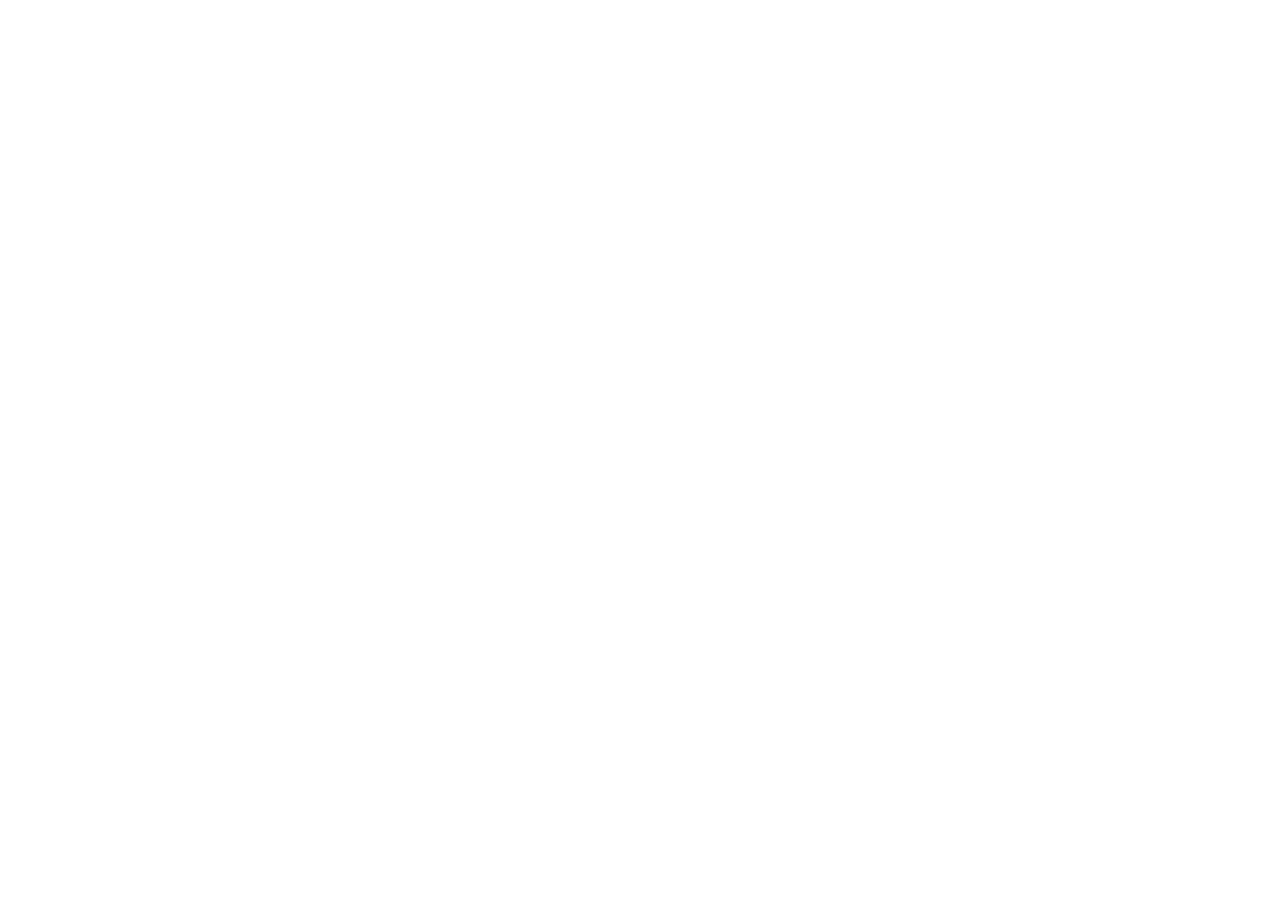
==== index.html @ f7ea00da "init project" ====
<!DOCTYPE html>
<html lang="en">

<head>
    <meta charset="UTF-8" />
    <meta name="viewport" content="width=device-width, initial-scale=1.0" />
    <meta http-equiv="X-UA-Compatible" content="ie=edge" />
    <title>Document</title>
</head>

<body></body>

</html>
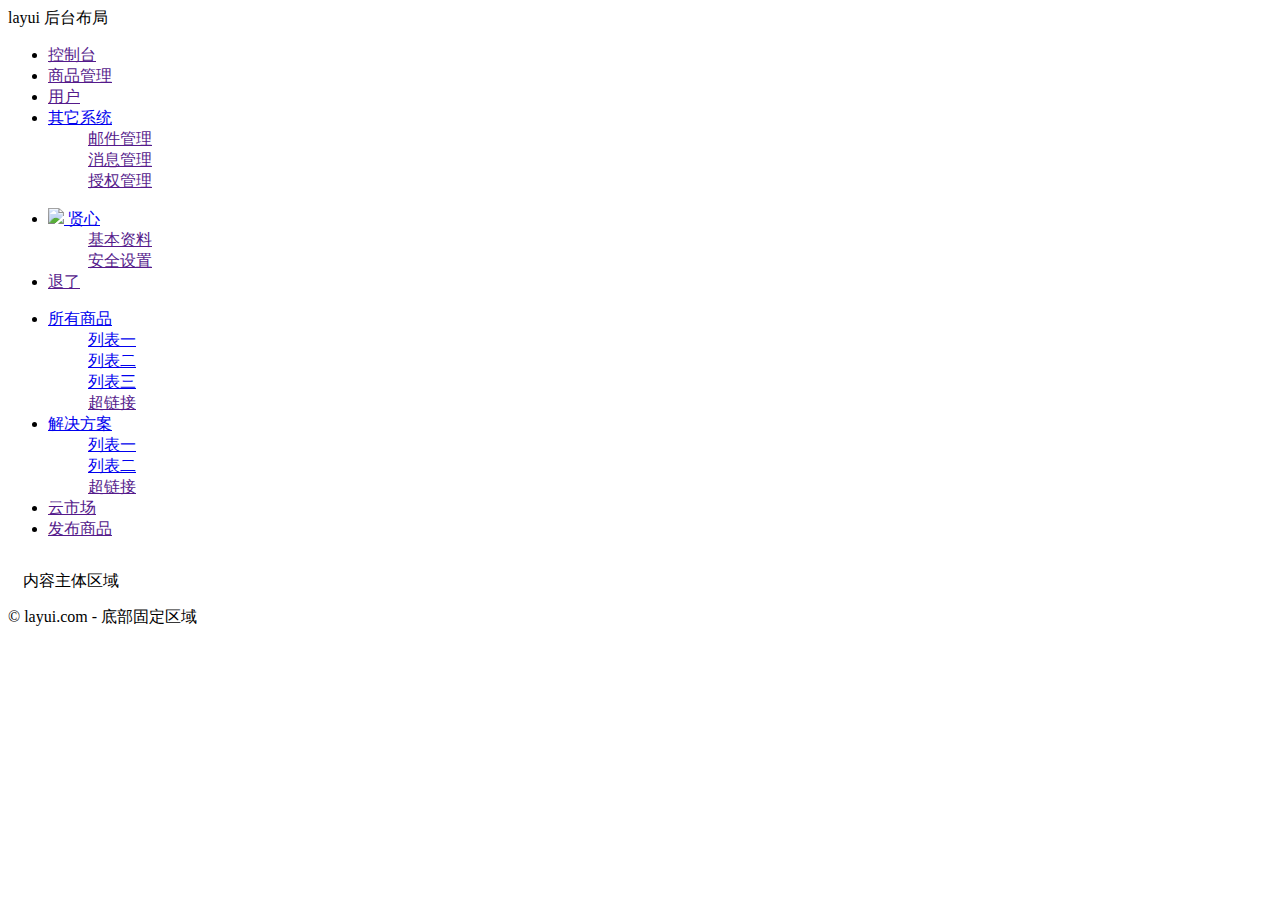
==== commit 1d8a2845: "完成了baseApi和登录注册" ====
--- a/index.html
+++ b/index.html
@@ -1,13 +1,89 @@
 <!DOCTYPE html>
-<html lang="en">
+<html>
 
 <head>
-    <meta charset="UTF-8" />
-    <meta name="viewport" content="width=device-width, initial-scale=1.0" />
-    <meta http-equiv="X-UA-Compatible" content="ie=edge" />
-    <title>Document</title>
+    <meta charset="utf-8" />
+    <meta name="viewport" content="width=device-width, initial-scale=1, maximum-scale=1" />
+    <title>layout 后台大布局 - Layui</title>
+    <link rel="stylesheet" href="../src/css/layui.css" />
 </head>
 
-<body></body>
+<body class="layui-layout-body">
+    <div class="layui-layout layui-layout-admin">
+        <div class="layui-header">
+            <div class="layui-logo">layui 后台布局</div>
+            <!-- 头部区域（可配合layui已有的水平导航） -->
+            <ul class="layui-nav layui-layout-left">
+                <li class="layui-nav-item"><a href="">控制台</a></li>
+                <li class="layui-nav-item"><a href="">商品管理</a></li>
+                <li class="layui-nav-item"><a href="">用户</a></li>
+                <li class="layui-nav-item">
+                    <a href="javascript:;">其它系统</a>
+                    <dl class="layui-nav-child">
+                        <dd><a href="">邮件管理</a></dd>
+                        <dd><a href="">消息管理</a></dd>
+                        <dd><a href="">授权管理</a></dd>
+                    </dl>
+                </li>
+            </ul>
+            <ul class="layui-nav layui-layout-right">
+                <li class="layui-nav-item">
+                    <a href="javascript:;">
+                        <img src="http://t.cn/RCzsdCq" class="layui-nav-img" /> 贤心
+                    </a>
+                    <dl class="layui-nav-child">
+                        <dd><a href="">基本资料</a></dd>
+                        <dd><a href="">安全设置</a></dd>
+                    </dl>
+                </li>
+                <li class="layui-nav-item"><a href="">退了</a></li>
+            </ul>
+        </div>
+
+        <div class="layui-side layui-bg-black">
+            <div class="layui-side-scroll">
+                <!-- 左侧导航区域（可配合layui已有的垂直导航） -->
+                <ul class="layui-nav layui-nav-tree" lay-filter="test">
+                    <li class="layui-nav-item layui-nav-itemed">
+                        <a class="" href="javascript:;">所有商品</a>
+                        <dl class="layui-nav-child">
+                            <dd><a href="javascript:;">列表一</a></dd>
+                            <dd><a href="javascript:;">列表二</a></dd>
+                            <dd><a href="javascript:;">列表三</a></dd>
+                            <dd><a href="">超链接</a></dd>
+                        </dl>
+                    </li>
+                    <li class="layui-nav-item">
+                        <a href="javascript:;">解决方案</a>
+                        <dl class="layui-nav-child">
+                            <dd><a href="javascript:;">列表一</a></dd>
+                            <dd><a href="javascript:;">列表二</a></dd>
+                            <dd><a href="">超链接</a></dd>
+                        </dl>
+                    </li>
+                    <li class="layui-nav-item"><a href="">云市场</a></li>
+                    <li class="layui-nav-item"><a href="">发布商品</a></li>
+                </ul>
+            </div>
+        </div>
+
+        <div class="layui-body">
+            <!-- 内容主体区域 -->
+            <div style="padding: 15px">内容主体区域</div>
+        </div>
+
+        <div class="layui-footer">
+            <!-- 底部固定区域 -->
+            © layui.com - 底部固定区域
+        </div>
+    </div>
+    <script src="../src/layui.js"></script>
+    <script>
+        //JavaScript代码区域
+        layui.use("element", function() {
+            var element = layui.element;
+        });
+    </script>
+</body>
 
 </html>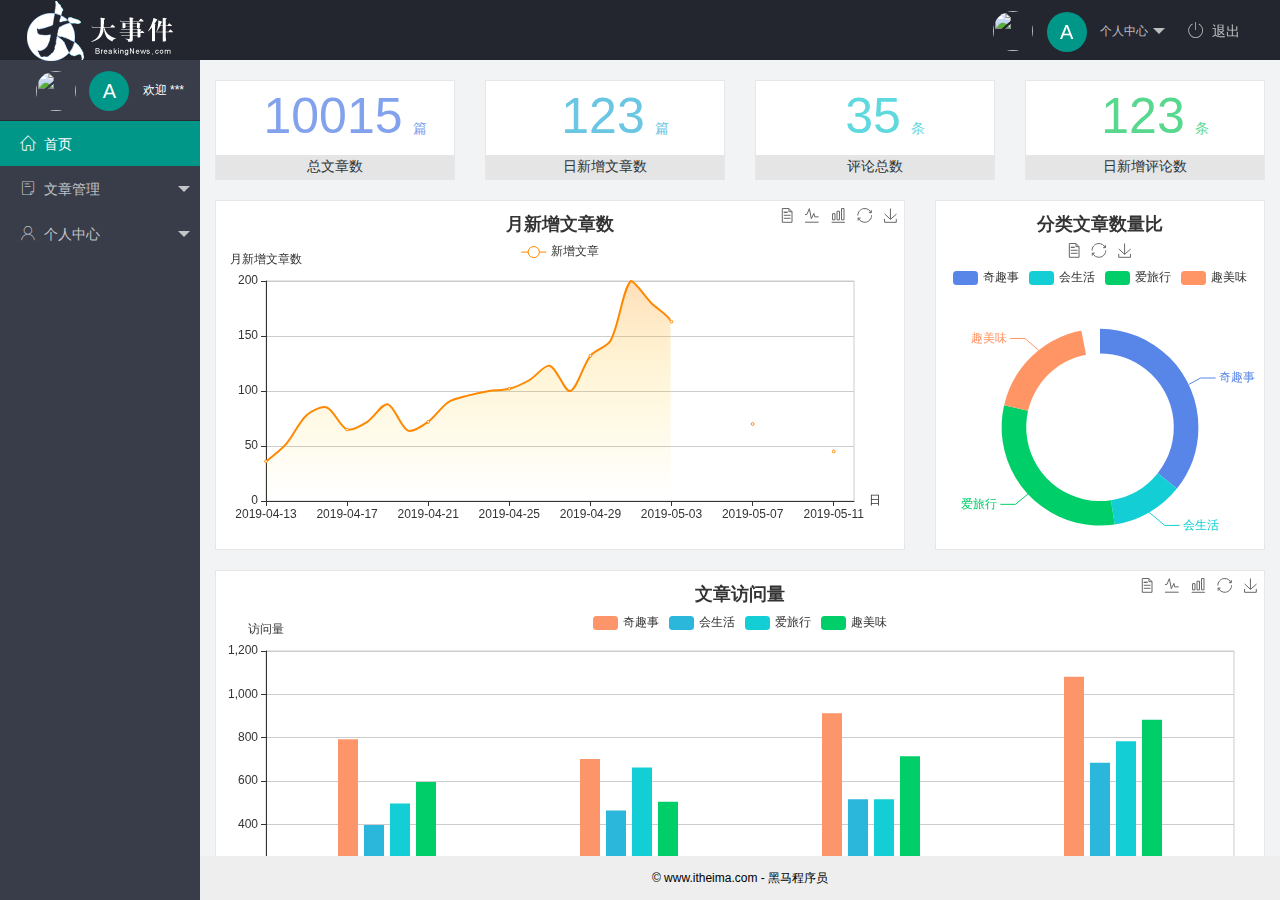
==== commit 607dbbab: "完成了首页基本样式" ====
--- a/index.html
+++ b/index.html
@@ -5,85 +5,117 @@
     <meta charset="utf-8" />
     <meta name="viewport" content="width=device-width, initial-scale=1, maximum-scale=1" />
     <title>layout 后台大布局 - Layui</title>
-    <link rel="stylesheet" href="../src/css/layui.css" />
+    <link rel="stylesheet" href="./assets/lib/layui/css/layui.css" />
+    <link rel="stylesheet" href="./assets/fonts/iconfont.css" />
+    <link rel="stylesheet" href="./assets/css/index.css" />
 </head>
 
 <body class="layui-layout-body">
     <div class="layui-layout layui-layout-admin">
         <div class="layui-header">
-            <div class="layui-logo">layui 后台布局</div>
+            <div class="layui-logo">
+                <img src="./assets/images/logo.png" />
+            </div>
             <!-- 头部区域（可配合layui已有的水平导航） -->
-            <ul class="layui-nav layui-layout-left">
-                <li class="layui-nav-item"><a href="">控制台</a></li>
-                <li class="layui-nav-item"><a href="">商品管理</a></li>
-                <li class="layui-nav-item"><a href="">用户</a></li>
-                <li class="layui-nav-item">
-                    <a href="javascript:;">其它系统</a>
-                    <dl class="layui-nav-child">
-                        <dd><a href="">邮件管理</a></dd>
-                        <dd><a href="">消息管理</a></dd>
-                        <dd><a href="">授权管理</a></dd>
-                    </dl>
-                </li>
-            </ul>
+
             <ul class="layui-nav layui-layout-right">
                 <li class="layui-nav-item">
-                    <a href="javascript:;">
-                        <img src="http://t.cn/RCzsdCq" class="layui-nav-img" /> 贤心
+                    <a href="javascript:;" class="userinfo">
+                        <img src="http://t.cn/RCzsdCq" class="layui-nav-img" />
+                        <span class="text-avatar">A</span> 个人中心
                     </a>
                     <dl class="layui-nav-child">
                         <dd><a href="">基本资料</a></dd>
-                        <dd><a href="">安全设置</a></dd>
+                        <dd><a href="">更换头像</a></dd>
+                        <dd><a href="">重置密码</a></dd>
                     </dl>
                 </li>
-                <li class="layui-nav-item"><a href="">退了</a></li>
+                <li class="layui-nav-item" id="quit">
+                    <a href="javascript:;"><span class="iconfont icon-tuichu"></span>退出</a>
+                </li>
             </ul>
         </div>
 
         <div class="layui-side layui-bg-black">
             <div class="layui-side-scroll">
                 <!-- 左侧导航区域（可配合layui已有的垂直导航） -->
-                <ul class="layui-nav layui-nav-tree" lay-filter="test">
-                    <li class="layui-nav-item layui-nav-itemed">
-                        <a class="" href="javascript:;">所有商品</a>
-                        <dl class="layui-nav-child">
-                            <dd><a href="javascript:;">列表一</a></dd>
-                            <dd><a href="javascript:;">列表二</a></dd>
-                            <dd><a href="javascript:;">列表三</a></dd>
-                            <dd><a href="">超链接</a></dd>
-                        </dl>
-                    </li>
-                    <li class="layui-nav-item">
-                        <a href="javascript:;">解决方案</a>
-                        <dl class="layui-nav-child">
-                            <dd><a href="javascript:;">列表一</a></dd>
-                            <dd><a href="javascript:;">列表二</a></dd>
-                            <dd><a href="">超链接</a></dd>
-                        </dl>
-                    </li>
-                    <li class="layui-nav-item"><a href="">云市场</a></li>
-                    <li class="layui-nav-item"><a href="">发布商品</a></li>
-                </ul>
+                <div class="userinfo">
+                    <img src="http://t.cn/RCzsdCq" class="layui-nav-img" />
+                    <span class="text-avatar">A</span>
+                    <span id="welcome">欢迎 ***</span>
+                </div>
+                <ul class="layui-nav layui-nav-tree" lay-filter="test" lay-shrink="all">
+                    <li class="layui-nav-item layui-nav-itemed layui-this">
+                        <a href="./home/dashboard.html" target="fm"><span class="iconfont icon-home"></span>首页</a
+                            >
+                        </li>
+                        <li class="layui-nav-item">
+                            <a class="" href="javascript:;"
+                                ><span class="iconfont icon-16"></span>文章管理</a
+                            >
+                            <dl class="layui-nav-child">
+                                <dd>
+                                    <a href="javascript:;"
+                                        ><i class="layui-icon layui-icon-app"></i> 文章类别</a
+                                    >
+                                </dd>
+                                <dd>
+                                    <a href="javascript:;"
+                                        ><i class="layui-icon layui-icon-app"></i> 文章列表</a
+                                    >
+                                </dd>
+                                <dd>
+                                    <a href="javascript:;"
+                                        ><i class="layui-icon layui-icon-app"></i> 发布文章</a
+                                    >
+                                </dd>
+                            </dl>
+                        </li>
+                        <li class="layui-nav-item">
+                            <a href="javascript:;"
+                                ><span class="iconfont icon-user"></span>个人中心</a
+                            >
+                            <dl class="layui-nav-child">
+                                <dd>
+                                    <a href="javascript:;"
+                                        ><i class="layui-icon layui-icon-app"></i> 基本资料</a
+                                    >
+                                </dd>
+                                <dd>
+                                    <a href="javascript:;"
+                                        ><i class="layui-icon layui-icon-app"></i> 更换头像</a
+                                    >
+                                </dd>
+                                <dd>
+                                    <a href="javascript:;"
+                                        ><i class="layui-icon layui-icon-app"></i> 重置密码</a
+                                    >
+                                </dd>
+                            </dl>
+                        </li>
+                    </ul>
+                </div>
+            </div>
+
+            <div class="layui-body">
+                <!-- 内容主体区域 -->
+                <iframe name="fm" src="./home/dashboard.html" frameborder="0"></iframe>
+            </div>
+
+            <div class="layui-footer">
+                <!-- 底部固定区域 -->
+                © www.itheima.com - 黑马程序员
             </div>
         </div>
-
-        <div class="layui-body">
-            <!-- 内容主体区域 -->
-            <div style="padding: 15px">内容主体区域</div>
-        </div>
-
-        <div class="layui-footer">
-            <!-- 底部固定区域 -->
-            © layui.com - 底部固定区域
-        </div>
-    </div>
-    <script src="../src/layui.js"></script>
-    <script>
-        //JavaScript代码区域
-        layui.use("element", function() {
-            var element = layui.element;
-        });
-    </script>
-</body>
-
+        <script src="./assets/lib/layui/layui.all.js"></script>
+        <script>
+            // JavaScript代码区域;
+            layui.use("element", function () {
+                var element = layui.element;
+            });
+        </script>
+        <script src="./assets/lib/jquery.js"></script>
+        <script src="./assets/js/baseAPI.js"></script>
+        <script src="./assets/js/index.js"></script>
+    </body>
 </html>--- a/assets/lib/layui/css/layui.css
+++ b/assets/lib/layui/css/layui.css
@@ -0,0 +1,2 @@
+/** layui-v2.5.5 MIT License By https://www.layui.com */
+ .layui-inline,img{display:inline-block;vertical-align:middle}h1,h2,h3,h4,h5,h6{font-weight:400}.layui-edge,.layui-header,.layui-inline,.layui-main{position:relative}.layui-body,.layui-edge,.layui-elip{overflow:hidden}.layui-btn,.layui-edge,.layui-inline,img{vertical-align:middle}.layui-btn,.layui-disabled,.layui-icon,.layui-unselect{-moz-user-select:none;-webkit-user-select:none;-ms-user-select:none}.layui-elip,.layui-form-checkbox span,.layui-form-pane .layui-form-label{text-overflow:ellipsis;white-space:nowrap}.layui-breadcrumb,.layui-tree-btnGroup{visibility:hidden}blockquote,body,button,dd,div,dl,dt,form,h1,h2,h3,h4,h5,h6,input,li,ol,p,pre,td,textarea,th,ul{margin:0;padding:0;-webkit-tap-highlight-color:rgba(0,0,0,0)}a:active,a:hover{outline:0}img{border:none}li{list-style:none}table{border-collapse:collapse;border-spacing:0}h4,h5,h6{font-size:100%}button,input,optgroup,option,select,textarea{font-family:inherit;font-size:inherit;font-style:inherit;font-weight:inherit;outline:0}pre{white-space:pre-wrap;white-space:-moz-pre-wrap;white-space:-pre-wrap;white-space:-o-pre-wrap;word-wrap:break-word}body{line-height:24px;font:14px Helvetica Neue,Helvetica,PingFang SC,Tahoma,Arial,sans-serif}hr{height:1px;margin:10px 0;border:0;clear:both}a{color:#333;text-decoration:none}a:hover{color:#777}a cite{font-style:normal;*cursor:pointer}.layui-border-box,.layui-border-box *{box-sizing:border-box}.layui-box,.layui-box *{box-sizing:content-box}.layui-clear{clear:both;*zoom:1}.layui-clear:after{content:'\20';clear:both;*zoom:1;display:block;height:0}.layui-inline{*display:inline;*zoom:1}.layui-edge{display:inline-block;width:0;height:0;border-width:6px;border-style:dashed;border-color:transparent}.layui-edge-top{top:-4px;border-bottom-color:#999;border-bottom-style:solid}.layui-edge-right{border-left-color:#999;border-left-style:solid}.layui-edge-bottom{top:2px;border-top-color:#999;border-top-style:solid}.layui-edge-left{border-right-color:#999;border-right-style:solid}.layui-disabled,.layui-disabled:hover{color:#d2d2d2!important;cursor:not-allowed!important}.layui-circle{border-radius:100%}.layui-show{display:block!important}.layui-hide{display:none!important}@font-face{font-family:layui-icon;src:url(../font/iconfont.eot?v=250);src:url(../font/iconfont.eot?v=250#iefix) format('embedded-opentype'),url(../font/iconfont.woff2?v=250) format('woff2'),url(../font/iconfont.woff?v=250) format('woff'),url(../font/iconfont.ttf?v=250) format('truetype'),url(../font/iconfont.svg?v=250#layui-icon) format('svg')}.layui-icon{font-family:layui-icon!important;font-size:16px;font-style:normal;-webkit-font-smoothing:antialiased;-moz-osx-font-smoothing:grayscale}.layui-icon-reply-fill:before{content:"\e611"}.layui-icon-set-fill:before{content:"\e614"}.layui-icon-menu-fill:before{content:"\e60f"}.layui-icon-search:before{content:"\e615"}.layui-icon-share:before{content:"\e641"}.layui-icon-set-sm:before{content:"\e620"}.layui-icon-engine:before{content:"\e628"}.layui-icon-close:before{content:"\1006"}.layui-icon-close-fill:before{content:"\1007"}.layui-icon-chart-screen:before{content:"\e629"}.layui-icon-star:before{content:"\e600"}.layui-icon-circle-dot:before{content:"\e617"}.layui-icon-chat:before{content:"\e606"}.layui-icon-release:before{content:"\e609"}.layui-icon-list:before{content:"\e60a"}.layui-icon-chart:before{content:"\e62c"}.layui-icon-ok-circle:before{content:"\1005"}.layui-icon-layim-theme:before{content:"\e61b"}.layui-icon-table:before{content:"\e62d"}.layui-icon-right:before{content:"\e602"}.layui-icon-left:before{content:"\e603"}.layui-icon-cart-simple:before{content:"\e698"}.layui-icon-face-cry:before{content:"\e69c"}.layui-icon-face-smile:before{content:"\e6af"}.layui-icon-survey:before{content:"\e6b2"}.layui-icon-tree:before{content:"\e62e"}.layui-icon-upload-circle:before{content:"\e62f"}.layui-icon-add-circle:before{content:"\e61f"}.layui-icon-download-circle:before{content:"\e601"}.layui-icon-templeate-1:before{content:"\e630"}.layui-icon-util:before{content:"\e631"}.layui-icon-face-surprised:before{content:"\e664"}.layui-icon-edit:before{content:"\e642"}.layui-icon-speaker:before{content:"\e645"}.layui-icon-down:before{content:"\e61a"}.layui-icon-file:before{content:"\e621"}.layui-icon-layouts:before{content:"\e632"}.layui-icon-rate-half:before{content:"\e6c9"}.layui-icon-add-circle-fine:before{content:"\e608"}.layui-icon-prev-circle:before{content:"\e633"}.layui-icon-read:before{content:"\e705"}.layui-icon-404:before{content:"\e61c"}.layui-icon-carousel:before{content:"\e634"}.layui-icon-help:before{content:"\e607"}.layui-icon-code-circle:before{content:"\e635"}.layui-icon-water:before{content:"\e636"}.layui-icon-username:before{content:"\e66f"}.layui-icon-find-fill:before{content:"\e670"}.layui-icon-about:before{content:"\e60b"}.layui-icon-location:before{content:"\e715"}.layui-icon-up:before{content:"\e619"}.layui-icon-pause:before{content:"\e651"}.layui-icon-date:before{content:"\e637"}.layui-icon-layim-uploadfile:before{content:"\e61d"}.layui-icon-delete:before{content:"\e640"}.layui-icon-play:before{content:"\e652"}.layui-icon-top:before{content:"\e604"}.layui-icon-friends:before{content:"\e612"}.layui-icon-refresh-3:before{content:"\e9aa"}.layui-icon-ok:before{content:"\e605"}.layui-icon-layer:before{content:"\e638"}.layui-icon-face-smile-fine:before{content:"\e60c"}.layui-icon-dollar:before{content:"\e659"}.layui-icon-group:before{content:"\e613"}.layui-icon-layim-download:before{content:"\e61e"}.layui-icon-picture-fine:before{content:"\e60d"}.layui-icon-link:before{content:"\e64c"}.layui-icon-diamond:before{content:"\e735"}.layui-icon-log:before{content:"\e60e"}.layui-icon-rate-solid:before{content:"\e67a"}.layui-icon-fonts-del:before{content:"\e64f"}.layui-icon-unlink:before{content:"\e64d"}.layui-icon-fonts-clear:before{content:"\e639"}.layui-icon-triangle-r:before{content:"\e623"}.layui-icon-circle:before{content:"\e63f"}.layui-icon-radio:before{content:"\e643"}.layui-icon-align-center:before{content:"\e647"}.layui-icon-align-right:before{content:"\e648"}.layui-icon-align-left:before{content:"\e649"}.layui-icon-loading-1:before{content:"\e63e"}.layui-icon-return:before{content:"\e65c"}.layui-icon-fonts-strong:before{content:"\e62b"}.layui-icon-upload:before{content:"\e67c"}.layui-icon-dialogue:before{content:"\e63a"}.layui-icon-video:before{content:"\e6ed"}.layui-icon-headset:before{content:"\e6fc"}.layui-icon-cellphone-fine:before{content:"\e63b"}.layui-icon-add-1:before{content:"\e654"}.layui-icon-face-smile-b:before{content:"\e650"}.layui-icon-fonts-html:before{content:"\e64b"}.layui-icon-form:before{content:"\e63c"}.layui-icon-cart:before{content:"\e657"}.layui-icon-camera-fill:before{content:"\e65d"}.layui-icon-tabs:before{content:"\e62a"}.layui-icon-fonts-code:before{content:"\e64e"}.layui-icon-fire:before{content:"\e756"}.layui-icon-set:before{content:"\e716"}.layui-icon-fonts-u:before{content:"\e646"}.layui-icon-triangle-d:before{content:"\e625"}.layui-icon-tips:before{content:"\e702"}.layui-icon-picture:before{content:"\e64a"}.layui-icon-more-vertical:before{content:"\e671"}.layui-icon-flag:before{content:"\e66c"}.layui-icon-loading:before{content:"\e63d"}.layui-icon-fonts-i:before{content:"\e644"}.layui-icon-refresh-1:before{content:"\e666"}.layui-icon-rmb:before{content:"\e65e"}.layui-icon-home:before{content:"\e68e"}.layui-icon-user:before{content:"\e770"}.layui-icon-notice:before{content:"\e667"}.layui-icon-login-weibo:before{content:"\e675"}.layui-icon-voice:before{content:"\e688"}.layui-icon-upload-drag:before{content:"\e681"}.layui-icon-login-qq:before{content:"\e676"}.layui-icon-snowflake:before{content:"\e6b1"}.layui-icon-file-b:before{content:"\e655"}.layui-icon-template:before{content:"\e663"}.layui-icon-auz:before{content:"\e672"}.layui-icon-console:before{content:"\e665"}.layui-icon-app:before{content:"\e653"}.layui-icon-prev:before{content:"\e65a"}.layui-icon-website:before{content:"\e7ae"}.layui-icon-next:before{content:"\e65b"}.layui-icon-component:before{content:"\e857"}.layui-icon-more:before{content:"\e65f"}.layui-icon-login-wechat:before{content:"\e677"}.layui-icon-shrink-right:before{content:"\e668"}.layui-icon-spread-left:before{content:"\e66b"}.layui-icon-camera:before{content:"\e660"}.layui-icon-note:before{content:"\e66e"}.layui-icon-refresh:before{content:"\e669"}.layui-icon-female:before{content:"\e661"}.layui-icon-male:before{content:"\e662"}.layui-icon-password:before{content:"\e673"}.layui-icon-senior:before{content:"\e674"}.layui-icon-theme:before{content:"\e66a"}.layui-icon-tread:before{content:"\e6c5"}.layui-icon-praise:before{content:"\e6c6"}.layui-icon-star-fill:before{content:"\e658"}.layui-icon-rate:before{content:"\e67b"}.layui-icon-template-1:before{content:"\e656"}.layui-icon-vercode:before{content:"\e679"}.layui-icon-cellphone:before{content:"\e678"}.layui-icon-screen-full:before{content:"\e622"}.layui-icon-screen-restore:before{content:"\e758"}.layui-icon-cols:before{content:"\e610"}.layui-icon-export:before{content:"\e67d"}.layui-icon-print:before{content:"\e66d"}.layui-icon-slider:before{content:"\e714"}.layui-icon-addition:before{content:"\e624"}.layui-icon-subtraction:before{content:"\e67e"}.layui-icon-service:before{content:"\e626"}.layui-icon-transfer:before{content:"\e691"}.layui-main{width:1140px;margin:0 auto}.layui-header{z-index:1000;height:60px}.layui-header a:hover{transition:all .5s;-webkit-transition:all .5s}.layui-side{position:fixed;left:0;top:0;bottom:0;z-index:999;width:200px;overflow-x:hidden}.layui-side-scroll{position:relative;width:220px;height:100%;overflow-x:hidden}.layui-body{position:absolute;left:200px;right:0;top:0;bottom:0;z-index:998;width:auto;overflow-y:auto;box-sizing:border-box}.layui-layout-body{overflow:hidden}.layui-layout-admin .layui-header{background-color:#23262E}.layui-layout-admin .layui-side{top:60px;width:200px;overflow-x:hidden}.layui-layout-admin .layui-body{position:fixed;top:60px;bottom:44px}.layui-layout-admin .layui-main{width:auto;margin:0 15px}.layui-layout-admin .layui-footer{position:fixed;left:200px;right:0;bottom:0;height:44px;line-height:44px;padding:0 15px;background-color:#eee}.layui-layout-admin .layui-logo{position:absolute;left:0;top:0;width:200px;height:100%;line-height:60px;text-align:center;color:#009688;font-size:16px}.layui-layout-admin .layui-header .layui-nav{background:0 0}.layui-layout-left{position:absolute!important;left:200px;top:0}.layui-layout-right{position:absolute!important;right:0;top:0}.layui-container{position:relative;margin:0 auto;padding:0 15px;box-sizing:border-box}.layui-fluid{position:relative;margin:0 auto;padding:0 15px}.layui-row:after,.layui-row:before{content:'';display:block;clear:both}.layui-col-lg1,.layui-col-lg10,.layui-col-lg11,.layui-col-lg12,.layui-col-lg2,.layui-col-lg3,.layui-col-lg4,.layui-col-lg5,.layui-col-lg6,.layui-col-lg7,.layui-col-lg8,.layui-col-lg9,.layui-col-md1,.layui-col-md10,.layui-col-md11,.layui-col-md12,.layui-col-md2,.layui-col-md3,.layui-col-md4,.layui-col-md5,.layui-col-md6,.layui-col-md7,.layui-col-md8,.layui-col-md9,.layui-col-sm1,.layui-col-sm10,.layui-col-sm11,.layui-col-sm12,.layui-col-sm2,.layui-col-sm3,.layui-col-sm4,.layui-col-sm5,.layui-col-sm6,.layui-col-sm7,.layui-col-sm8,.layui-col-sm9,.layui-col-xs1,.layui-col-xs10,.layui-col-xs11,.layui-col-xs12,.layui-col-xs2,.layui-col-xs3,.layui-col-xs4,.layui-col-xs5,.layui-col-xs6,.layui-col-xs7,.layui-col-xs8,.layui-col-xs9{position:relative;display:block;box-sizing:border-box}.layui-col-xs1,.layui-col-xs10,.layui-col-xs11,.layui-col-xs12,.layui-col-xs2,.layui-col-xs3,.layui-col-xs4,.layui-col-xs5,.layui-col-xs6,.layui-col-xs7,.layui-col-xs8,.layui-col-xs9{float:left}.layui-col-xs1{width:8.33333333%}.layui-col-xs2{width:16.66666667%}.layui-col-xs3{width:25%}.layui-col-xs4{width:33.33333333%}.layui-col-xs5{width:41.66666667%}.layui-col-xs6{width:50%}.layui-col-xs7{width:58.33333333%}.layui-col-xs8{width:66.66666667%}.layui-col-xs9{width:75%}.layui-col-xs10{width:83.33333333%}.layui-col-xs11{width:91.66666667%}.layui-col-xs12{width:100%}.layui-col-xs-offset1{margin-left:8.33333333%}.layui-col-xs-offset2{margin-left:16.66666667%}.layui-col-xs-offset3{margin-left:25%}.layui-col-xs-offset4{margin-left:33.33333333%}.layui-col-xs-offset5{margin-left:41.66666667%}.layui-col-xs-offset6{margin-left:50%}.layui-col-xs-offset7{margin-left:58.33333333%}.layui-col-xs-offset8{margin-left:66.66666667%}.layui-col-xs-offset9{margin-left:75%}.layui-col-xs-offset10{margin-left:83.33333333%}.layui-col-xs-offset11{margin-left:91.66666667%}.layui-col-xs-offset12{margin-left:100%}@media screen and (max-width:768px){.layui-hide-xs{display:none!important}.layui-show-xs-block{display:block!important}.layui-show-xs-inline{display:inline!important}.layui-show-xs-inline-block{display:inline-block!important}}@media screen and (min-width:768px){.layui-container{width:750px}.layui-hide-sm{display:none!important}.layui-show-sm-block{display:block!important}.layui-show-sm-inline{display:inline!important}.layui-show-sm-inline-block{display:inline-block!important}.layui-col-sm1,.layui-col-sm10,.layui-col-sm11,.layui-col-sm12,.layui-col-sm2,.layui-col-sm3,.layui-col-sm4,.layui-col-sm5,.layui-col-sm6,.layui-col-sm7,.layui-col-sm8,.layui-col-sm9{float:left}.layui-col-sm1{width:8.33333333%}.layui-col-sm2{width:16.66666667%}.layui-col-sm3{width:25%}.layui-col-sm4{width:33.33333333%}.layui-col-sm5{width:41.66666667%}.layui-col-sm6{width:50%}.layui-col-sm7{width:58.33333333%}.layui-col-sm8{width:66.66666667%}.layui-col-sm9{width:75%}.layui-col-sm10{width:83.33333333%}.layui-col-sm11{width:91.66666667%}.layui-col-sm12{width:100%}.layui-col-sm-offset1{margin-left:8.33333333%}.layui-col-sm-offset2{margin-left:16.66666667%}.layui-col-sm-offset3{margin-left:25%}.layui-col-sm-offset4{margin-left:33.33333333%}.layui-col-sm-offset5{margin-left:41.66666667%}.layui-col-sm-offset6{margin-left:50%}.layui-col-sm-offset7{margin-left:58.33333333%}.layui-col-sm-offset8{margin-left:66.66666667%}.layui-col-sm-offset9{margin-left:75%}.layui-col-sm-offset10{margin-left:83.33333333%}.layui-col-sm-offset11{margin-left:91.66666667%}.layui-col-sm-offset12{margin-left:100%}}@media screen and (min-width:992px){.layui-container{width:970px}.layui-hide-md{display:none!important}.layui-show-md-block{display:block!important}.layui-show-md-inline{display:inline!important}.layui-show-md-inline-block{display:inline-block!important}.layui-col-md1,.layui-col-md10,.layui-col-md11,.layui-col-md12,.layui-col-md2,.layui-col-md3,.layui-col-md4,.layui-col-md5,.layui-col-md6,.layui-col-md7,.layui-col-md8,.layui-col-md9{float:left}.layui-col-md1{width:8.33333333%}.layui-col-md2{width:16.66666667%}.layui-col-md3{width:25%}.layui-col-md4{width:33.33333333%}.layui-col-md5{width:41.66666667%}.layui-col-md6{width:50%}.layui-col-md7{width:58.33333333%}.layui-col-md8{width:66.66666667%}.layui-col-md9{width:75%}.layui-col-md10{width:83.33333333%}.layui-col-md11{width:91.66666667%}.layui-col-md12{width:100%}.layui-col-md-offset1{margin-left:8.33333333%}.layui-col-md-offset2{margin-left:16.66666667%}.layui-col-md-offset3{margin-left:25%}.layui-col-md-offset4{margin-left:33.33333333%}.layui-col-md-offset5{margin-left:41.66666667%}.layui-col-md-offset6{margin-left:50%}.layui-col-md-offset7{margin-left:58.33333333%}.layui-col-md-offset8{margin-left:66.66666667%}.layui-col-md-offset9{margin-left:75%}.layui-col-md-offset10{margin-left:83.33333333%}.layui-col-md-offset11{margin-left:91.66666667%}.layui-col-md-offset12{margin-left:100%}}@media screen and (min-width:1200px){.layui-container{width:1170px}.layui-hide-lg{display:none!important}.layui-show-lg-block{display:block!important}.layui-show-lg-inline{display:inline!important}.layui-show-lg-inline-block{display:inline-block!important}.layui-col-lg1,.layui-col-lg10,.layui-col-lg11,.layui-col-lg12,.layui-col-lg2,.layui-col-lg3,.layui-col-lg4,.layui-col-lg5,.layui-col-lg6,.layui-col-lg7,.layui-col-lg8,.layui-col-lg9{float:left}.layui-col-lg1{width:8.33333333%}.layui-col-lg2{width:16.66666667%}.layui-col-lg3{width:25%}.layui-col-lg4{width:33.33333333%}.layui-col-lg5{width:41.66666667%}.layui-col-lg6{width:50%}.layui-col-lg7{width:58.33333333%}.layui-col-lg8{width:66.66666667%}.layui-col-lg9{width:75%}.layui-col-lg10{width:83.33333333%}.layui-col-lg11{width:91.66666667%}.layui-col-lg12{width:100%}.layui-col-lg-offset1{margin-left:8.33333333%}.layui-col-lg-offset2{margin-left:16.66666667%}.layui-col-lg-offset3{margin-left:25%}.layui-col-lg-offset4{margin-left:33.33333333%}.layui-col-lg-offset5{margin-left:41.66666667%}.layui-col-lg-offset6{margin-left:50%}.layui-col-lg-offset7{margin-left:58.33333333%}.layui-col-lg-offset8{margin-left:66.66666667%}.layui-col-lg-offset9{margin-left:75%}.layui-col-lg-offset10{margin-left:83.33333333%}.layui-col-lg-offset11{margin-left:91.66666667%}.layui-col-lg-offset12{margin-left:100%}}.layui-col-space1{margin:-.5px}.layui-col-space1>*{padding:.5px}.layui-col-space3{margin:-1.5px}.layui-col-space3>*{padding:1.5px}.layui-col-space5{margin:-2.5px}.layui-col-space5>*{padding:2.5px}.layui-col-space8{margin:-3.5px}.layui-col-space8>*{padding:3.5px}.layui-col-space10{margin:-5px}.layui-col-space10>*{padding:5px}.layui-col-space12{margin:-6px}.layui-col-space12>*{padding:6px}.layui-col-space15{margin:-7.5px}.layui-col-space15>*{padding:7.5px}.layui-col-space18{margin:-9px}.layui-col-space18>*{padding:9px}.layui-col-space20{margin:-10px}.layui-col-space20>*{padding:10px}.layui-col-space22{margin:-11px}.layui-col-space22>*{padding:11px}.layui-col-space25{margin:-12.5px}.layui-col-space25>*{padding:12.5px}.layui-col-space30{margin:-15px}.layui-col-space30>*{padding:15px}.layui-btn,.layui-input,.layui-select,.layui-textarea,.layui-upload-button{outline:0;-webkit-appearance:none;transition:all .3s;-webkit-transition:all .3s;box-sizing:border-box}.layui-elem-quote{margin-bottom:10px;padding:15px;line-height:22px;border-left:5px solid #009688;border-radius:0 2px 2px 0;background-color:#f2f2f2}.layui-quote-nm{border-style:solid;border-width:1px 1px 1px 5px;background:0 0}.layui-elem-field{margin-bottom:10px;padding:0;border-width:1px;border-style:solid}.layui-elem-field legend{margin-left:20px;padding:0 10px;font-size:20px;font-weight:300}.layui-field-title{margin:10px 0 20px;border-width:1px 0 0}.layui-field-box{padding:10px 15px}.layui-field-title .layui-field-box{padding:10px 0}.layui-progress{position:relative;height:6px;border-radius:20px;background-color:#e2e2e2}.layui-progress-bar{position:absolute;left:0;top:0;width:0;max-width:100%;height:6px;border-radius:20px;text-align:right;background-color:#5FB878;transition:all .3s;-webkit-transition:all .3s}.layui-progress-big,.layui-progress-big .layui-progress-bar{height:18px;line-height:18px}.layui-progress-text{position:relative;top:-20px;line-height:18px;font-size:12px;color:#666}.layui-progress-big .layui-progress-text{position:static;padding:0 10px;color:#fff}.layui-collapse{border-width:1px;border-style:solid;border-radius:2px}.layui-colla-content,.layui-colla-item{border-top-width:1px;border-top-style:solid}.layui-colla-item:first-child{border-top:none}.layui-colla-title{position:relative;height:42px;line-height:42px;padding:0 15px 0 35px;color:#333;background-color:#f2f2f2;cursor:pointer;font-size:14px;overflow:hidden}.layui-colla-content{display:none;padding:10px 15px;line-height:22px;color:#666}.layui-colla-icon{position:absolute;left:15px;top:0;font-size:14px}.layui-card{margin-bottom:15px;border-radius:2px;background-color:#fff;box-shadow:0 1px 2px 0 rgba(0,0,0,.05)}.layui-card:last-child{margin-bottom:0}.layui-card-header{position:relative;height:42px;line-height:42px;padding:0 15px;border-bottom:1px solid #f6f6f6;color:#333;border-radius:2px 2px 0 0;font-size:14px}.layui-bg-black,.layui-bg-blue,.layui-bg-cyan,.layui-bg-green,.layui-bg-orange,.layui-bg-red{color:#fff!important}.layui-card-body{position:relative;padding:10px 15px;line-height:24px}.layui-card-body[pad15]{padding:15px}.layui-card-body[pad20]{padding:20px}.layui-card-body .layui-table{margin:5px 0}.layui-card .layui-tab{margin:0}.layui-panel-window{position:relative;padding:15px;border-radius:0;border-top:5px solid #E6E6E6;background-color:#fff}.layui-auxiliar-moving{position:fixed;left:0;right:0;top:0;bottom:0;width:100%;height:100%;background:0 0;z-index:9999999999}.layui-form-label,.layui-form-mid,.layui-form-select,.layui-input-block,.layui-input-inline,.layui-textarea{position:relative}.layui-bg-red{background-color:#FF5722!important}.layui-bg-orange{background-color:#FFB800!important}.layui-bg-green{background-color:#009688!important}.layui-bg-cyan{background-color:#2F4056!important}.layui-bg-blue{background-color:#1E9FFF!important}.layui-bg-black{background-color:#393D49!important}.layui-bg-gray{background-color:#eee!important;color:#666!important}.layui-badge-rim,.layui-colla-content,.layui-colla-item,.layui-collapse,.layui-elem-field,.layui-form-pane .layui-form-item[pane],.layui-form-pane .layui-form-label,.layui-input,.layui-layedit,.layui-layedit-tool,.layui-quote-nm,.layui-select,.layui-tab-bar,.layui-tab-card,.layui-tab-title,.layui-tab-title .layui-this:after,.layui-textarea{border-color:#e6e6e6}.layui-timeline-item:before,hr{background-color:#e6e6e6}.layui-text{line-height:22px;font-size:14px;color:#666}.layui-text h1,.layui-text h2,.layui-text h3{font-weight:500;color:#333}.layui-text h1{font-size:30px}.layui-text h2{font-size:24px}.layui-text h3{font-size:18px}.layui-text a:not(.layui-btn){color:#01AAED}.layui-text a:not(.layui-btn):hover{text-decoration:underline}.layui-text ul{padding:5px 0 5px 15px}.layui-text ul li{margin-top:5px;list-style-type:disc}.layui-text em,.layui-word-aux{color:#999!important;padding:0 5px!important}.layui-btn{display:inline-block;height:38px;line-height:38px;padding:0 18px;background-color:#009688;color:#fff;white-space:nowrap;text-align:center;font-size:14px;border:none;border-radius:2px;cursor:pointer}.layui-btn:hover{opacity:.8;filter:alpha(opacity=80);color:#fff}.layui-btn:active{opacity:1;filter:alpha(opacity=100)}.layui-btn+.layui-btn{margin-left:10px}.layui-btn-container{font-size:0}.layui-btn-container .layui-btn{margin-right:10px;margin-bottom:10px}.layui-btn-container .layui-btn+.layui-btn{margin-left:0}.layui-table .layui-btn-container .layui-btn{margin-bottom:9px}.layui-btn-radius{border-radius:100px}.layui-btn .layui-icon{margin-right:3px;font-size:18px;vertical-align:bottom;vertical-align:middle\9}.layui-btn-primary{border:1px solid #C9C9C9;background-color:#fff;color:#555}.layui-btn-primary:hover{border-color:#009688;color:#333}.layui-btn-normal{background-color:#1E9FFF}.layui-btn-warm{background-color:#FFB800}.layui-btn-danger{background-color:#FF5722}.layui-btn-checked{background-color:#5FB878}.layui-btn-disabled,.layui-btn-disabled:active,.layui-btn-disabled:hover{border:1px solid #e6e6e6;background-color:#FBFBFB;color:#C9C9C9;cursor:not-allowed;opacity:1}.layui-btn-lg{height:44px;line-height:44px;padding:0 25px;font-size:16px}.layui-btn-sm{height:30px;line-height:30px;padding:0 10px;font-size:12px}.layui-btn-sm i{font-size:16px!important}.layui-btn-xs{height:22px;line-height:22px;padding:0 5px;font-size:12px}.layui-btn-xs i{font-size:14px!important}.layui-btn-group{display:inline-block;vertical-align:middle;font-size:0}.layui-btn-group .layui-btn{margin-left:0!important;margin-right:0!important;border-left:1px solid rgba(255,255,255,.5);border-radius:0}.layui-btn-group .layui-btn-primary{border-left:none}.layui-btn-group .layui-btn-primary:hover{border-color:#C9C9C9;color:#009688}.layui-btn-group .layui-btn:first-child{border-left:none;border-radius:2px 0 0 2px}.layui-btn-group .layui-btn-primary:first-child{border-left:1px solid #c9c9c9}.layui-btn-group .layui-btn:last-child{border-radius:0 2px 2px 0}.layui-btn-group .layui-btn+.layui-btn{margin-left:0}.layui-btn-group+.layui-btn-group{margin-left:10px}.layui-btn-fluid{width:100%}.layui-input,.layui-select,.layui-textarea{height:38px;line-height:1.3;line-height:38px\9;border-width:1px;border-style:solid;background-color:#fff;border-radius:2px}.layui-input::-webkit-input-placeholder,.layui-select::-webkit-input-placeholder,.layui-textarea::-webkit-input-placeholder{line-height:1.3}.layui-input,.layui-textarea{display:block;width:100%;padding-left:10px}.layui-input:hover,.layui-textarea:hover{border-color:#D2D2D2!important}.layui-input:focus,.layui-textarea:focus{border-color:#C9C9C9!important}.layui-textarea{min-height:100px;height:auto;line-height:20px;padding:6px 10px;resize:vertical}.layui-select{padding:0 10px}.layui-form input[type=checkbox],.layui-form input[type=radio],.layui-form select{display:none}.layui-form [lay-ignore]{display:initial}.layui-form-item{margin-bottom:15px;clear:both;*zoom:1}.layui-form-item:after{content:'\20';clear:both;*zoom:1;display:block;height:0}.layui-form-label{float:left;display:block;padding:9px 15px;width:80px;font-weight:400;line-height:20px;text-align:right}.layui-form-label-col{display:block;float:none;padding:9px 0;line-height:20px;text-align:left}.layui-form-item .layui-inline{margin-bottom:5px;margin-right:10px}.layui-input-block{margin-left:110px;min-height:36px}.layui-input-inline{display:inline-block;vertical-align:middle}.layui-form-item .layui-input-inline{float:left;width:190px;margin-right:10px}.layui-form-text .layui-input-inline{width:auto}.layui-form-mid{float:left;display:block;padding:9px 0!important;line-height:20px;margin-right:10px}.layui-form-danger+.layui-form-select .layui-input,.layui-form-danger:focus{border-color:#FF5722!important}.layui-form-select .layui-input{padding-right:30px;cursor:pointer}.layui-form-select .layui-edge{position:absolute;right:10px;top:50%;margin-top:-3px;cursor:pointer;border-width:6px;border-top-color:#c2c2c2;border-top-style:solid;transition:all .3s;-webkit-transition:all .3s}.layui-form-select dl{display:none;position:absolute;left:0;top:42px;padding:5px 0;z-index:899;min-width:100%;border:1px solid #d2d2d2;max-height:300px;overflow-y:auto;background-color:#fff;border-radius:2px;box-shadow:0 2px 4px rgba(0,0,0,.12);box-sizing:border-box}.layui-form-select dl dd,.layui-form-select dl dt{padding:0 10px;line-height:36px;white-space:nowrap;overflow:hidden;text-overflow:ellipsis}.layui-form-select dl dt{font-size:12px;color:#999}.layui-form-select dl dd{cursor:pointer}.layui-form-select dl dd:hover{background-color:#f2f2f2;-webkit-transition:.5s all;transition:.5s all}.layui-form-select .layui-select-group dd{padding-left:20px}.layui-form-select dl dd.layui-select-tips{padding-left:10px!important;color:#999}.layui-form-select dl dd.layui-this{background-color:#5FB878;color:#fff}.layui-form-checkbox,.layui-form-select dl dd.layui-disabled{background-color:#fff}.layui-form-selected dl{display:block}.layui-form-checkbox,.layui-form-checkbox *,.layui-form-switch{display:inline-block;vertical-align:middle}.layui-form-selected .layui-edge{margin-top:-9px;-webkit-transform:rotate(180deg);transform:rotate(180deg);margin-top:-3px\9}:root .layui-form-selected .layui-edge{margin-top:-9px\0/IE9}.layui-form-selectup dl{top:auto;bottom:42px}.layui-select-none{margin:5px 0;text-align:center;color:#999}.layui-select-disabled .layui-disabled{border-color:#eee!important}.layui-select-disabled .layui-edge{border-top-color:#d2d2d2}.layui-form-checkbox{position:relative;height:30px;line-height:30px;margin-right:10px;padding-right:30px;cursor:pointer;font-size:0;-webkit-transition:.1s linear;transition:.1s linear;box-sizing:border-box}.layui-form-checkbox span{padding:0 10px;height:100%;font-size:14px;border-radius:2px 0 0 2px;background-color:#d2d2d2;color:#fff;overflow:hidden}.layui-form-checkbox:hover span{background-color:#c2c2c2}.layui-form-checkbox i{position:absolute;right:0;top:0;width:30px;height:28px;border:1px solid #d2d2d2;border-left:none;border-radius:0 2px 2px 0;color:#fff;font-size:20px;text-align:center}.layui-form-checkbox:hover i{border-color:#c2c2c2;color:#c2c2c2}.layui-form-checked,.layui-form-checked:hover{border-color:#5FB878}.layui-form-checked span,.layui-form-checked:hover span{background-color:#5FB878}.layui-form-checked i,.layui-form-checked:hover i{color:#5FB878}.layui-form-item .layui-form-checkbox{margin-top:4px}.layui-form-checkbox[lay-skin=primary]{height:auto!important;line-height:normal!important;min-width:18px;min-height:18px;border:none!important;margin-right:0;padding-left:28px;padding-right:0;background:0 0}.layui-form-checkbox[lay-skin=primary] span{padding-left:0;padding-right:15px;line-height:18px;background:0 0;color:#666}.layui-form-checkbox[lay-skin=primary] i{right:auto;left:0;width:16px;height:16px;line-height:16px;border:1px solid #d2d2d2;font-size:12px;border-radius:2px;background-color:#fff;-webkit-transition:.1s linear;transition:.1s linear}.layui-form-checkbox[lay-skin=primary]:hover i{border-color:#5FB878;color:#fff}.layui-form-checked[lay-skin=primary] i{border-color:#5FB878!important;background-color:#5FB878;color:#fff}.layui-checkbox-disbaled[lay-skin=primary] span{background:0 0!important;color:#c2c2c2}.layui-checkbox-disbaled[lay-skin=primary]:hover i{border-color:#d2d2d2}.layui-form-item .layui-form-checkbox[lay-skin=primary]{margin-top:10px}.layui-form-switch{position:relative;height:22px;line-height:22px;min-width:35px;padding:0 5px;margin-top:8px;border:1px solid #d2d2d2;border-radius:20px;cursor:pointer;background-color:#fff;-webkit-transition:.1s linear;transition:.1s linear}.layui-form-switch i{position:absolute;left:5px;top:3px;width:16px;height:16px;border-radius:20px;background-color:#d2d2d2;-webkit-transition:.1s linear;transition:.1s linear}.layui-form-switch em{position:relative;top:0;width:25px;margin-left:21px;padding:0!important;text-align:center!important;color:#999!important;font-style:normal!important;font-size:12px}.layui-form-onswitch{border-color:#5FB878;background-color:#5FB878}.layui-checkbox-disbaled,.layui-checkbox-disbaled i{border-color:#e2e2e2!important}.layui-form-onswitch i{left:100%;margin-left:-21px;background-color:#fff}.layui-form-onswitch em{margin-left:5px;margin-right:21px;color:#fff!important}.layui-checkbox-disbaled span{background-color:#e2e2e2!important}.layui-checkbox-disbaled:hover i{color:#fff!important}[lay-radio]{display:none}.layui-form-radio,.layui-form-radio *{display:inline-block;vertical-align:middle}.layui-form-radio{line-height:28px;margin:6px 10px 0 0;padding-right:10px;cursor:pointer;font-size:0}.layui-form-radio *{font-size:14px}.layui-form-radio>i{margin-right:8px;font-size:22px;color:#c2c2c2}.layui-form-radio>i:hover,.layui-form-radioed>i{color:#5FB878}.layui-radio-disbaled>i{color:#e2e2e2!important}.layui-form-pane .layui-form-label{width:110px;padding:8px 15px;height:38px;line-height:20px;border-width:1px;border-style:solid;border-radius:2px 0 0 2px;text-align:center;background-color:#FBFBFB;overflow:hidden;box-sizing:border-box}.layui-form-pane .layui-input-inline{margin-left:-1px}.layui-form-pane .layui-input-block{margin-left:110px;left:-1px}.layui-form-pane .layui-input{border-radius:0 2px 2px 0}.layui-form-pane .layui-form-text .layui-form-label{float:none;width:100%;border-radius:2px;box-sizing:border-box;text-align:left}.layui-form-pane .layui-form-text .layui-input-inline{display:block;margin:0;top:-1px;clear:both}.layui-form-pane .layui-form-text .layui-input-block{margin:0;left:0;top:-1px}.layui-form-pane .layui-form-text .layui-textarea{min-height:100px;border-radius:0 0 2px 2px}.layui-form-pane .layui-form-checkbox{margin:4px 0 4px 10px}.layui-form-pane .layui-form-radio,.layui-form-pane .layui-form-switch{margin-top:6px;margin-left:10px}.layui-form-pane .layui-form-item[pane]{position:relative;border-width:1px;border-style:solid}.layui-form-pane .layui-form-item[pane] .layui-form-label{position:absolute;left:0;top:0;height:100%;border-width:0 1px 0 0}.layui-form-pane .layui-form-item[pane] .layui-input-inline{margin-left:110px}@media screen and (max-width:450px){.layui-form-item .layui-form-label{text-overflow:ellipsis;overflow:hidden;white-space:nowrap}.layui-form-item .layui-inline{display:block;margin-right:0;margin-bottom:20px;clear:both}.layui-form-item .layui-inline:after{content:'\20';clear:both;display:block;height:0}.layui-form-item .layui-input-inline{display:block;float:none;left:-3px;width:auto;margin:0 0 10px 112px}.layui-form-item .layui-input-inline+.layui-form-mid{margin-left:110px;top:-5px;padding:0}.layui-form-item .layui-form-checkbox{margin-right:5px;margin-bottom:5px}}.layui-layedit{border-width:1px;border-style:solid;border-radius:2px}.layui-layedit-tool{padding:3px 5px;border-bottom-width:1px;border-bottom-style:solid;font-size:0}.layedit-tool-fixed{position:fixed;top:0;border-top:1px solid #e2e2e2}.layui-layedit-tool .layedit-tool-mid,.layui-layedit-tool .layui-icon{display:inline-block;vertical-align:middle;text-align:center;font-size:14px}.layui-layedit-tool .layui-icon{position:relative;width:32px;height:30px;line-height:30px;margin:3px 5px;color:#777;cursor:pointer;border-radius:2px}.layui-layedit-tool .layui-icon:hover{color:#393D49}.layui-layedit-tool .layui-icon:active{color:#000}.layui-layedit-tool .layedit-tool-active{background-color:#e2e2e2;color:#000}.layui-layedit-tool .layui-disabled,.layui-layedit-tool .layui-disabled:hover{color:#d2d2d2;cursor:not-allowed}.layui-layedit-tool .layedit-tool-mid{width:1px;height:18px;margin:0 10px;background-color:#d2d2d2}.layedit-tool-html{width:50px!important;font-size:30px!important}.layedit-tool-b,.layedit-tool-code,.layedit-tool-help{font-size:16px!important}.layedit-tool-d,.layedit-tool-face,.layedit-tool-image,.layedit-tool-unlink{font-size:18px!important}.layedit-tool-image input{position:absolute;font-size:0;left:0;top:0;width:100%;height:100%;opacity:.01;filter:Alpha(opacity=1);cursor:pointer}.layui-layedit-iframe iframe{display:block;width:100%}#LAY_layedit_code{overflow:hidden}.layui-laypage{display:inline-block;*display:inline;*zoom:1;vertical-align:middle;margin:10px 0;font-size:0}.layui-laypage>a:first-child,.layui-laypage>a:first-child em{border-radius:2px 0 0 2px}.layui-laypage>a:last-child,.layui-laypage>a:last-child em{border-radius:0 2px 2px 0}.layui-laypage>:first-child{margin-left:0!important}.layui-laypage>:last-child{margin-right:0!important}.layui-laypage a,.layui-laypage button,.layui-laypage input,.layui-laypage select,.layui-laypage span{border:1px solid #e2e2e2}.layui-laypage a,.layui-laypage span{display:inline-block;*display:inline;*zoom:1;vertical-align:middle;padding:0 15px;height:28px;line-height:28px;margin:0 -1px 5px 0;background-color:#fff;color:#333;font-size:12px}.layui-flow-more a *,.layui-laypage input,.layui-table-view select[lay-ignore]{display:inline-block}.layui-laypage a:hover{color:#009688}.layui-laypage em{font-style:normal}.layui-laypage .layui-laypage-spr{color:#999;font-weight:700}.layui-laypage a{text-decoration:none}.layui-laypage .layui-laypage-curr{position:relative}.layui-laypage .layui-laypage-curr em{position:relative;color:#fff}.layui-laypage .layui-laypage-curr .layui-laypage-em{position:absolute;left:-1px;top:-1px;padding:1px;width:100%;height:100%;background-color:#009688}.layui-laypage-em{border-radius:2px}.layui-laypage-next em,.layui-laypage-prev em{font-family:Sim sun;font-size:16px}.layui-laypage .layui-laypage-count,.layui-laypage .layui-laypage-limits,.layui-laypage .layui-laypage-refresh,.layui-laypage .layui-laypage-skip{margin-left:10px;margin-right:10px;padding:0;border:none}.layui-laypage .layui-laypage-limits,.layui-laypage .layui-laypage-refresh{vertical-align:top}.layui-laypage .layui-laypage-refresh i{font-size:18px;cursor:pointer}.layui-laypage select{height:22px;padding:3px;border-radius:2px;cursor:pointer}.layui-laypage .layui-laypage-skip{height:30px;line-height:30px;color:#999}.layui-laypage button,.layui-laypage input{height:30px;line-height:30px;border-radius:2px;vertical-align:top;background-color:#fff;box-sizing:border-box}.layui-laypage input{width:40px;margin:0 10px;padding:0 3px;text-align:center}.layui-laypage input:focus,.layui-laypage select:focus{border-color:#009688!important}.layui-laypage button{margin-left:10px;padding:0 10px;cursor:pointer}.layui-table,.layui-table-view{margin:10px 0}.layui-flow-more{margin:10px 0;text-align:center;color:#999;font-size:14px}.layui-flow-more a{height:32px;line-height:32px}.layui-flow-more a *{vertical-align:top}.layui-flow-more a cite{padding:0 20px;border-radius:3px;background-color:#eee;color:#333;font-style:normal}.layui-flow-more a cite:hover{opacity:.8}.layui-flow-more a i{font-size:30px;color:#737383}.layui-table{width:100%;background-color:#fff;color:#666}.layui-table tr{transition:all .3s;-webkit-transition:all .3s}.layui-table th{text-align:left;font-weight:400}.layui-table tbody tr:hover,.layui-table thead tr,.layui-table-click,.layui-table-header,.layui-table-hover,.layui-table-mend,.layui-table-patch,.layui-table-tool,.layui-table-total,.layui-table-total tr,.layui-table[lay-even] tr:nth-child(even){background-color:#f2f2f2}.layui-table td,.layui-table th,.layui-table-col-set,.layui-table-fixed-r,.layui-table-grid-down,.layui-table-header,.layui-table-page,.layui-table-tips-main,.layui-table-tool,.layui-table-total,.layui-table-view,.layui-table[lay-skin=line],.layui-table[lay-skin=row]{border-width:1px;border-style:solid;border-color:#e6e6e6}.layui-table td,.layui-table th{position:relative;padding:9px 15px;min-height:20px;line-height:20px;font-size:14px}.layui-table[lay-skin=line] td,.layui-table[lay-skin=line] th{border-width:0 0 1px}.layui-table[lay-skin=row] td,.layui-table[lay-skin=row] th{border-width:0 1px 0 0}.layui-table[lay-skin=nob] td,.layui-table[lay-skin=nob] th{border:none}.layui-table img{max-width:100px}.layui-table[lay-size=lg] td,.layui-table[lay-size=lg] th{padding:15px 30px}.layui-table-view .layui-table[lay-size=lg] .layui-table-cell{height:40px;line-height:40px}.layui-table[lay-size=sm] td,.layui-table[lay-size=sm] th{font-size:12px;padding:5px 10px}.layui-table-view .layui-table[lay-size=sm] .layui-table-cell{height:20px;line-height:20px}.layui-table[lay-data]{display:none}.layui-table-box{position:relative;overflow:hidden}.layui-table-view .layui-table{position:relative;width:auto;margin:0}.layui-table-view .layui-table[lay-skin=line]{border-width:0 1px 0 0}.layui-table-view .layui-table[lay-skin=row]{border-width:0 0 1px}.layui-table-view .layui-table td,.layui-table-view .layui-table th{padding:5px 0;border-top:none;border-left:none}.layui-table-view .layui-table th.layui-unselect .layui-table-cell span{cursor:pointer}.layui-table-view .layui-table td{cursor:default}.layui-table-view .layui-table td[data-edit=text]{cursor:text}.layui-table-view .layui-form-checkbox[lay-skin=primary] i{width:18px;height:18px}.layui-table-view .layui-form-radio{line-height:0;padding:0}.layui-table-view .layui-form-radio>i{margin:0;font-size:20px}.layui-table-init{position:absolute;left:0;top:0;width:100%;height:100%;text-align:center;z-index:110}.layui-table-init .layui-icon{position:absolute;left:50%;top:50%;margin:-15px 0 0 -15px;font-size:30px;color:#c2c2c2}.layui-table-header{border-width:0 0 1px;overflow:hidden}.layui-table-header .layui-table{margin-bottom:-1px}.layui-table-tool .layui-inline[lay-event]{position:relative;width:26px;height:26px;padding:5px;line-height:16px;margin-right:10px;text-align:center;color:#333;border:1px solid #ccc;cursor:pointer;-webkit-transition:.5s all;transition:.5s all}.layui-table-tool .layui-inline[lay-event]:hover{border:1px solid #999}.layui-table-tool-temp{padding-right:120px}.layui-table-tool-self{position:absolute;right:17px;top:10px}.layui-table-tool .layui-table-tool-self .layui-inline[lay-event]{margin:0 0 0 10px}.layui-table-tool-panel{position:absolute;top:29px;left:-1px;padding:5px 0;min-width:150px;min-height:40px;border:1px solid #d2d2d2;text-align:left;overflow-y:auto;background-color:#fff;box-shadow:0 2px 4px rgba(0,0,0,.12)}.layui-table-cell,.layui-table-tool-panel li{overflow:hidden;text-overflow:ellipsis;white-space:nowrap}.layui-table-tool-panel li{padding:0 10px;line-height:30px;-webkit-transition:.5s all;transition:.5s all}.layui-table-tool-panel li .layui-form-checkbox[lay-skin=primary]{width:100%;padding-left:28px}.layui-table-tool-panel li:hover{background-color:#f2f2f2}.layui-table-tool-panel li .layui-form-checkbox[lay-skin=primary] i{position:absolute;left:0;top:0}.layui-table-tool-panel li .layui-form-checkbox[lay-skin=primary] span{padding:0}.layui-table-tool .layui-table-tool-self .layui-table-tool-panel{left:auto;right:-1px}.layui-table-col-set{position:absolute;right:0;top:0;width:20px;height:100%;border-width:0 0 0 1px;background-color:#fff}.layui-table-sort{width:10px;height:20px;margin-left:5px;cursor:pointer!important}.layui-table-sort .layui-edge{position:absolute;left:5px;border-width:5px}.layui-table-sort .layui-table-sort-asc{top:3px;border-top:none;border-bottom-style:solid;border-bottom-color:#b2b2b2}.layui-table-sort .layui-table-sort-asc:hover{border-bottom-color:#666}.layui-table-sort .layui-table-sort-desc{bottom:5px;border-bottom:none;border-top-style:solid;border-top-color:#b2b2b2}.layui-table-sort .layui-table-sort-desc:hover{border-top-color:#666}.layui-table-sort[lay-sort=asc] .layui-table-sort-asc{border-bottom-color:#000}.layui-table-sort[lay-sort=desc] .layui-table-sort-desc{border-top-color:#000}.layui-table-cell{height:28px;line-height:28px;padding:0 15px;position:relative;box-sizing:border-box}.layui-table-cell .layui-form-checkbox[lay-skin=primary]{top:-1px;padding:0}.layui-table-cell .layui-table-link{color:#01AAED}.laytable-cell-checkbox,.laytable-cell-numbers,.laytable-cell-radio,.laytable-cell-space{padding:0;text-align:center}.layui-table-body{position:relative;overflow:auto;margin-right:-1px;margin-bottom:-1px}.layui-table-body .layui-none{line-height:26px;padding:15px;text-align:center;color:#999}.layui-table-fixed{position:absolute;left:0;top:0;z-index:101}.layui-table-fixed .layui-table-body{overflow:hidden}.layui-table-fixed-l{box-shadow:0 -1px 8px rgba(0,0,0,.08)}.layui-table-fixed-r{left:auto;right:-1px;border-width:0 0 0 1px;box-shadow:-1px 0 8px rgba(0,0,0,.08)}.layui-table-fixed-r .layui-table-header{position:relative;overflow:visible}.layui-table-mend{position:absolute;right:-49px;top:0;height:100%;width:50px}.layui-table-tool{position:relative;z-index:890;width:100%;min-height:50px;line-height:30px;padding:10px 15px;border-width:0 0 1px}.layui-table-tool .layui-btn-container{margin-bottom:-10px}.layui-table-page,.layui-table-total{border-width:1px 0 0;margin-bottom:-1px;overflow:hidden}.layui-table-page{position:relative;width:100%;padding:7px 7px 0;height:41px;font-size:12px;white-space:nowrap}.layui-table-page>div{height:26px}.layui-table-page .layui-laypage{margin:0}.layui-table-page .layui-laypage a,.layui-table-page .layui-laypage span{height:26px;line-height:26px;margin-bottom:10px;border:none;background:0 0}.layui-table-page .layui-laypage a,.layui-table-page .layui-laypage span.layui-laypage-curr{padding:0 12px}.layui-table-page .layui-laypage span{margin-left:0;padding:0}.layui-table-page .layui-laypage .layui-laypage-prev{margin-left:-7px!important}.layui-table-page .layui-laypage .layui-laypage-curr .layui-laypage-em{left:0;top:0;padding:0}.layui-table-page .layui-laypage button,.layui-table-page .layui-laypage input{height:26px;line-height:26px}.layui-table-page .layui-laypage input{width:40px}.layui-table-page .layui-laypage button{padding:0 10px}.layui-table-page select{height:18px}.layui-table-patch .layui-table-cell{padding:0;width:30px}.layui-table-edit{position:absolute;left:0;top:0;width:100%;height:100%;padding:0 14px 1px;border-radius:0;box-shadow:1px 1px 20px rgba(0,0,0,.15)}.layui-table-edit:focus{border-color:#5FB878!important}select.layui-table-edit{padding:0 0 0 10px;border-color:#C9C9C9}.layui-table-view .layui-form-checkbox,.layui-table-view .layui-form-radio,.layui-table-view .layui-form-switch{top:0;margin:0;box-sizing:content-box}.layui-table-view .layui-form-checkbox{top:-1px;height:26px;line-height:26px}.layui-table-view .layui-form-checkbox i{height:26px}.layui-table-grid .layui-table-cell{overflow:visible}.layui-table-grid-down{position:absolute;top:0;right:0;width:26px;height:100%;padding:5px 0;border-width:0 0 0 1px;text-align:center;background-color:#fff;color:#999;cursor:pointer}.layui-table-grid-down .layui-icon{position:absolute;top:50%;left:50%;margin:-8px 0 0 -8px}.layui-table-grid-down:hover{background-color:#fbfbfb}body .layui-table-tips .layui-layer-content{background:0 0;padding:0;box-shadow:0 1px 6px rgba(0,0,0,.12)}.layui-table-tips-main{margin:-44px 0 0 -1px;max-height:150px;padding:8px 15px;font-size:14px;overflow-y:scroll;background-color:#fff;color:#666}.layui-table-tips-c{position:absolute;right:-3px;top:-13px;width:20px;height:20px;padding:3px;cursor:pointer;background-color:#666;border-radius:50%;color:#fff}.layui-table-tips-c:hover{background-color:#777}.layui-table-tips-c:before{position:relative;right:-2px}.layui-upload-file{display:none!important;opacity:.01;filter:Alpha(opacity=1)}.layui-upload-drag,.layui-upload-form,.layui-upload-wrap{display:inline-block}.layui-upload-list{margin:10px 0}.layui-upload-choose{padding:0 10px;color:#999}.layui-upload-drag{position:relative;padding:30px;border:1px dashed #e2e2e2;background-color:#fff;text-align:center;cursor:pointer;color:#999}.layui-upload-drag .layui-icon{font-size:50px;color:#009688}.layui-upload-drag[lay-over]{border-color:#009688}.layui-upload-iframe{position:absolute;width:0;height:0;border:0;visibility:hidden}.layui-upload-wrap{position:relative;vertical-align:middle}.layui-upload-wrap .layui-upload-file{display:block!important;position:absolute;left:0;top:0;z-index:10;font-size:100px;width:100%;height:100%;opacity:.01;filter:Alpha(opacity=1);cursor:pointer}.layui-transfer-active,.layui-transfer-box{display:inline-block;vertical-align:middle}.layui-transfer-box,.layui-transfer-header,.layui-transfer-search{border-width:0;border-style:solid;border-color:#e6e6e6}.layui-transfer-box{position:relative;border-width:1px;width:200px;height:360px;border-radius:2px;background-color:#fff}.layui-transfer-box .layui-form-checkbox{width:100%;margin:0!important}.layui-transfer-header{height:38px;line-height:38px;padding:0 10px;border-bottom-width:1px}.layui-transfer-search{position:relative;padding:10px;border-bottom-width:1px}.layui-transfer-search .layui-input{height:32px;padding-left:30px;font-size:12px}.layui-transfer-search .layui-icon-search{position:absolute;left:20px;top:50%;margin-top:-8px;color:#666}.layui-transfer-active{margin:0 15px}.layui-transfer-active .layui-btn{display:block;margin:0;padding:0 15px;background-color:#5FB878;border-color:#5FB878;color:#fff}.layui-transfer-active .layui-btn-disabled{background-color:#FBFBFB;border-color:#e6e6e6;color:#C9C9C9}.layui-transfer-active .layui-btn:first-child{margin-bottom:15px}.layui-transfer-active .layui-btn .layui-icon{margin:0;font-size:14px!important}.layui-transfer-data{padding:5px 0;overflow:auto}.layui-transfer-data li{height:32px;line-height:32px;padding:0 10px}.layui-transfer-data li:hover{background-color:#f2f2f2;transition:.5s all}.layui-transfer-data .layui-none{padding:15px 10px;text-align:center;color:#999}.layui-nav{position:relative;padding:0 20px;background-color:#393D49;color:#fff;border-radius:2px;font-size:0;box-sizing:border-box}.layui-nav *{font-size:14px}.layui-nav .layui-nav-item{position:relative;display:inline-block;*display:inline;*zoom:1;vertical-align:middle;line-height:60px}.layui-nav .layui-nav-item a{display:block;padding:0 20px;color:#fff;color:rgba(255,255,255,.7);transition:all .3s;-webkit-transition:all .3s}.layui-nav .layui-this:after,.layui-nav-bar,.layui-nav-tree .layui-nav-itemed:after{position:absolute;left:0;top:0;width:0;height:5px;background-color:#5FB878;transition:all .2s;-webkit-transition:all .2s}.layui-nav-bar{z-index:1000}.layui-nav .layui-nav-item a:hover,.layui-nav .layui-this a{color:#fff}.layui-nav .layui-this:after{content:'';top:auto;bottom:0;width:100%}.layui-nav-img{width:30px;height:30px;margin-right:10px;border-radius:50%}.layui-nav .layui-nav-more{content:'';width:0;height:0;border-style:solid dashed dashed;border-color:#fff transparent transparent;overflow:hidden;cursor:pointer;transition:all .2s;-webkit-transition:all .2s;position:absolute;top:50%;right:3px;margin-top:-3px;border-width:6px;border-top-color:rgba(255,255,255,.7)}.layui-nav .layui-nav-mored,.layui-nav-itemed>a .layui-nav-more{margin-top:-9px;border-style:dashed dashed solid;border-color:transparent transparent #fff}.layui-nav-child{display:none;position:absolute;left:0;top:65px;min-width:100%;line-height:36px;padding:5px 0;box-shadow:0 2px 4px rgba(0,0,0,.12);border:1px solid #d2d2d2;background-color:#fff;z-index:100;border-radius:2px;white-space:nowrap}.layui-nav .layui-nav-child a{color:#333}.layui-nav .layui-nav-child a:hover{background-color:#f2f2f2;color:#000}.layui-nav-child dd{position:relative}.layui-nav .layui-nav-child dd.layui-this a,.layui-nav-child dd.layui-this{background-color:#5FB878;color:#fff}.layui-nav-child dd.layui-this:after{display:none}.layui-nav-tree{width:200px;padding:0}.layui-nav-tree .layui-nav-item{display:block;width:100%;line-height:45px}.layui-nav-tree .layui-nav-item a{position:relative;height:45px;line-height:45px;text-overflow:ellipsis;overflow:hidden;white-space:nowrap}.layui-nav-tree .layui-nav-item a:hover{background-color:#4E5465}.layui-nav-tree .layui-nav-bar{width:5px;height:0;background-color:#009688}.layui-nav-tree .layui-nav-child dd.layui-this,.layui-nav-tree .layui-nav-child dd.layui-this a,.layui-nav-tree .layui-this,.layui-nav-tree .layui-this>a,.layui-nav-tree .layui-this>a:hover{background-color:#009688;color:#fff}.layui-nav-tree .layui-this:after{display:none}.layui-nav-itemed>a,.layui-nav-tree .layui-nav-title a,.layui-nav-tree .layui-nav-title a:hover{color:#fff!important}.layui-nav-tree .layui-nav-child{position:relative;z-index:0;top:0;border:none;box-shadow:none}.layui-nav-tree .layui-nav-child a{height:40px;line-height:40px;color:#fff;color:rgba(255,255,255,.7)}.layui-nav-tree .layui-nav-child,.layui-nav-tree .layui-nav-child a:hover{background:0 0;color:#fff}.layui-nav-tree .layui-nav-more{right:10px}.layui-nav-itemed>.layui-nav-child{display:block;padding:0;background-color:rgba(0,0,0,.3)!important}.layui-nav-itemed>.layui-nav-child>.layui-this>.layui-nav-child{display:block}.layui-nav-side{position:fixed;top:0;bottom:0;left:0;overflow-x:hidden;z-index:999}.layui-bg-blue .layui-nav-bar,.layui-bg-blue .layui-nav-itemed:after,.layui-bg-blue .layui-this:after{background-color:#93D1FF}.layui-bg-blue .layui-nav-child dd.layui-this{background-color:#1E9FFF}.layui-bg-blue .layui-nav-itemed>a,.layui-nav-tree.layui-bg-blue .layui-nav-title a,.layui-nav-tree.layui-bg-blue .layui-nav-title a:hover{background-color:#007DDB!important}.layui-breadcrumb{font-size:0}.layui-breadcrumb>*{font-size:14px}.layui-breadcrumb a{color:#999!important}.layui-breadcrumb a:hover{color:#5FB878!important}.layui-breadcrumb a cite{color:#666;font-style:normal}.layui-breadcrumb span[lay-separator]{margin:0 10px;color:#999}.layui-tab{margin:10px 0;text-align:left!important}.layui-tab[overflow]>.layui-tab-title{overflow:hidden}.layui-tab-title{position:relative;left:0;height:40px;white-space:nowrap;font-size:0;border-bottom-width:1px;border-bottom-style:solid;transition:all .2s;-webkit-transition:all .2s}.layui-tab-title li{display:inline-block;*display:inline;*zoom:1;vertical-align:middle;font-size:14px;transition:all .2s;-webkit-transition:all .2s;position:relative;line-height:40px;min-width:65px;padding:0 15px;text-align:center;cursor:pointer}.layui-tab-title li a{display:block}.layui-tab-title .layui-this{color:#000}.layui-tab-title .layui-this:after{position:absolute;left:0;top:0;content:'';width:100%;height:41px;border-width:1px;border-style:solid;border-bottom-color:#fff;border-radius:2px 2px 0 0;box-sizing:border-box;pointer-events:none}.layui-tab-bar{position:absolute;right:0;top:0;z-index:10;width:30px;height:39px;line-height:39px;border-width:1px;border-style:solid;border-radius:2px;text-align:center;background-color:#fff;cursor:pointer}.layui-tab-bar .layui-icon{position:relative;display:inline-block;top:3px;transition:all .3s;-webkit-transition:all .3s}.layui-tab-item{display:none}.layui-tab-more{padding-right:30px;height:auto!important;white-space:normal!important}.layui-tab-more li.layui-this:after{border-bottom-color:#e2e2e2;border-radius:2px}.layui-tab-more .layui-tab-bar .layui-icon{top:-2px;top:3px\9;-webkit-transform:rotate(180deg);transform:rotate(180deg)}:root .layui-tab-more .layui-tab-bar .layui-icon{top:-2px\0/IE9}.layui-tab-content{padding:10px}.layui-tab-title li .layui-tab-close{position:relative;display:inline-block;width:18px;height:18px;line-height:20px;margin-left:8px;top:1px;text-align:center;font-size:14px;color:#c2c2c2;transition:all .2s;-webkit-transition:all .2s}.layui-tab-title li .layui-tab-close:hover{border-radius:2px;background-color:#FF5722;color:#fff}.layui-tab-brief>.layui-tab-title .layui-this{color:#009688}.layui-tab-brief>.layui-tab-more li.layui-this:after,.layui-tab-brief>.layui-tab-title .layui-this:after{border:none;border-radius:0;border-bottom:2px solid #5FB878}.layui-tab-brief[overflow]>.layui-tab-title .layui-this:after{top:-1px}.layui-tab-card{border-width:1px;border-style:solid;border-radius:2px;box-shadow:0 2px 5px 0 rgba(0,0,0,.1)}.layui-tab-card>.layui-tab-title{background-color:#f2f2f2}.layui-tab-card>.layui-tab-title li{margin-right:-1px;margin-left:-1px}.layui-tab-card>.layui-tab-title .layui-this{background-color:#fff}.layui-tab-card>.layui-tab-title .layui-this:after{border-top:none;border-width:1px;border-bottom-color:#fff}.layui-tab-card>.layui-tab-title .layui-tab-bar{height:40px;line-height:40px;border-radius:0;border-top:none;border-right:none}.layui-tab-card>.layui-tab-more .layui-this{background:0 0;color:#5FB878}.layui-tab-card>.layui-tab-more .layui-this:after{border:none}.layui-timeline{padding-left:5px}.layui-timeline-item{position:relative;padding-bottom:20px}.layui-timeline-axis{position:absolute;left:-5px;top:0;z-index:10;width:20px;height:20px;line-height:20px;background-color:#fff;color:#5FB878;border-radius:50%;text-align:center;cursor:pointer}.layui-timeline-axis:hover{color:#FF5722}.layui-timeline-item:before{content:'';position:absolute;left:5px;top:0;z-index:0;width:1px;height:100%}.layui-timeline-item:last-child:before{display:none}.layui-timeline-item:first-child:before{display:block}.layui-timeline-content{padding-left:25px}.layui-timeline-title{position:relative;margin-bottom:10px}.layui-badge,.layui-badge-dot,.layui-badge-rim{position:relative;display:inline-block;padding:0 6px;font-size:12px;text-align:center;background-color:#FF5722;color:#fff;border-radius:2px}.layui-badge{height:18px;line-height:18px}.layui-badge-dot{width:8px;height:8px;padding:0;border-radius:50%}.layui-badge-rim{height:18px;line-height:18px;border-width:1px;border-style:solid;background-color:#fff;color:#666}.layui-btn .layui-badge,.layui-btn .layui-badge-dot{margin-left:5px}.layui-nav .layui-badge,.layui-nav .layui-badge-dot{position:absolute;top:50%;margin:-8px 6px 0}.layui-tab-title .layui-badge,.layui-tab-title .layui-badge-dot{left:5px;top:-2px}.layui-carousel{position:relative;left:0;top:0;background-color:#f8f8f8}.layui-carousel>[carousel-item]{position:relative;width:100%;height:100%;overflow:hidden}.layui-carousel>[carousel-item]:before{position:absolute;content:'\e63d';left:50%;top:50%;width:100px;line-height:20px;margin:-10px 0 0 -50px;text-align:center;color:#c2c2c2;font-family:layui-icon!important;font-size:30px;font-style:normal;-webkit-font-smoothing:antialiased;-moz-osx-font-smoothing:grayscale}.layui-carousel>[carousel-item]>*{display:none;position:absolute;left:0;top:0;width:100%;height:100%;background-color:#f8f8f8;transition-duration:.3s;-webkit-transition-duration:.3s}.layui-carousel-updown>*{-webkit-transition:.3s ease-in-out up;transition:.3s ease-in-out up}.layui-carousel-arrow{display:none\9;opacity:0;position:absolute;left:10px;top:50%;margin-top:-18px;width:36px;height:36px;line-height:36px;text-align:center;font-size:20px;border:0;border-radius:50%;background-color:rgba(0,0,0,.2);color:#fff;-webkit-transition-duration:.3s;transition-duration:.3s;cursor:pointer}.layui-carousel-arrow[lay-type=add]{left:auto!important;right:10px}.layui-carousel:hover .layui-carousel-arrow[lay-type=add],.layui-carousel[lay-arrow=always] .layui-carousel-arrow[lay-type=add]{right:20px}.layui-carousel[lay-arrow=always] .layui-carousel-arrow{opacity:1;left:20px}.layui-carousel[lay-arrow=none] .layui-carousel-arrow{display:none}.layui-carousel-arrow:hover,.layui-carousel-ind ul:hover{background-color:rgba(0,0,0,.35)}.layui-carousel:hover .layui-carousel-arrow{display:block\9;opacity:1;left:20px}.layui-carousel-ind{position:relative;top:-35px;width:100%;line-height:0!important;text-align:center;font-size:0}.layui-carousel[lay-indicator=outside]{margin-bottom:30px}.layui-carousel[lay-indicator=outside] .layui-carousel-ind{top:10px}.layui-carousel[lay-indicator=outside] .layui-carousel-ind ul{background-color:rgba(0,0,0,.5)}.layui-carousel[lay-indicator=none] .layui-carousel-ind{display:none}.layui-carousel-ind ul{display:inline-block;padding:5px;background-color:rgba(0,0,0,.2);border-radius:10px;-webkit-transition-duration:.3s;transition-duration:.3s}.layui-carousel-ind li{display:inline-block;width:10px;height:10px;margin:0 3px;font-size:14px;background-color:#e2e2e2;background-color:rgba(255,255,255,.5);border-radius:50%;cursor:pointer;-webkit-transition-duration:.3s;transition-duration:.3s}.layui-carousel-ind li:hover{background-color:rgba(255,255,255,.7)}.layui-carousel-ind li.layui-this{background-color:#fff}.layui-carousel>[carousel-item]>.layui-carousel-next,.layui-carousel>[carousel-item]>.layui-carousel-prev,.layui-carousel>[carousel-item]>.layui-this{display:block}.layui-carousel>[carousel-item]>.layui-this{left:0}.layui-carousel>[carousel-item]>.layui-carousel-prev{left:-100%}.layui-carousel>[carousel-item]>.layui-carousel-next{left:100%}.layui-carousel>[carousel-item]>.layui-carousel-next.layui-carousel-left,.layui-carousel>[carousel-item]>.layui-carousel-prev.layui-carousel-right{left:0}.layui-carousel>[carousel-item]>.layui-this.layui-carousel-left{left:-100%}.layui-carousel>[carousel-item]>.layui-this.layui-carousel-right{left:100%}.layui-carousel[lay-anim=updown] .layui-carousel-arrow{left:50%!important;top:20px;margin:0 0 0 -18px}.layui-carousel[lay-anim=updown]>[carousel-item]>*,.layui-carousel[lay-anim=fade]>[carousel-item]>*{left:0!important}.layui-carousel[lay-anim=updown] .layui-carousel-arrow[lay-type=add]{top:auto!important;bottom:20px}.layui-carousel[lay-anim=updown] .layui-carousel-ind{position:absolute;top:50%;right:20px;width:auto;height:auto}.layui-carousel[lay-anim=updown] .layui-carousel-ind ul{padding:3px 5px}.layui-carousel[lay-anim=updown] .layui-carousel-ind li{display:block;margin:6px 0}.layui-carousel[lay-anim=updown]>[carousel-item]>.layui-this{top:0}.layui-carousel[lay-anim=updown]>[carousel-item]>.layui-carousel-prev{top:-100%}.layui-carousel[lay-anim=updown]>[carousel-item]>.layui-carousel-next{top:100%}.layui-carousel[lay-anim=updown]>[carousel-item]>.layui-carousel-next.layui-carousel-left,.layui-carousel[lay-anim=updown]>[carousel-item]>.layui-carousel-prev.layui-carousel-right{top:0}.layui-carousel[lay-anim=updown]>[carousel-item]>.layui-this.layui-carousel-left{top:-100%}.layui-carousel[lay-anim=updown]>[carousel-item]>.layui-this.layui-carousel-right{top:100%}.layui-carousel[lay-anim=fade]>[carousel-item]>.layui-carousel-next,.layui-carousel[lay-anim=fade]>[carousel-item]>.layui-carousel-prev{opacity:0}.layui-carousel[lay-anim=fade]>[carousel-item]>.layui-carousel-next.layui-carousel-left,.layui-carousel[lay-anim=fade]>[carousel-item]>.layui-carousel-prev.layui-carousel-right{opacity:1}.layui-carousel[lay-anim=fade]>[carousel-item]>.layui-this.layui-carousel-left,.layui-carousel[lay-anim=fade]>[carousel-item]>.layui-this.layui-carousel-right{opacity:0}.layui-fixbar{position:fixed;right:15px;bottom:15px;z-index:999999}.layui-fixbar li{width:50px;height:50px;line-height:50px;margin-bottom:1px;text-align:center;cursor:pointer;font-size:30px;background-color:#9F9F9F;color:#fff;border-radius:2px;opacity:.95}.layui-fixbar li:hover{opacity:.85}.layui-fixbar li:active{opacity:1}.layui-fixbar .layui-fixbar-top{display:none;font-size:40px}body .layui-util-face{border:none;background:0 0}body .layui-util-face .layui-layer-content{padding:0;background-color:#fff;color:#666;box-shadow:none}.layui-util-face .layui-layer-TipsG{display:none}.layui-util-face ul{position:relative;width:372px;padding:10px;border:1px solid #D9D9D9;background-color:#fff;box-shadow:0 0 20px rgba(0,0,0,.2)}.layui-util-face ul li{cursor:pointer;float:left;border:1px solid #e8e8e8;height:22px;width:26px;overflow:hidden;margin:-1px 0 0 -1px;padding:4px 2px;text-align:center}.layui-util-face ul li:hover{position:relative;z-index:2;border:1px solid #eb7350;background:#fff9ec}.layui-code{position:relative;margin:10px 0;padding:15px;line-height:20px;border:1px solid #ddd;border-left-width:6px;background-color:#F2F2F2;color:#333;font-family:Courier New;font-size:12px}.layui-rate,.layui-rate *{display:inline-block;vertical-align:middle}.layui-rate{padding:10px 5px 10px 0;font-size:0}.layui-rate li i.layui-icon{font-size:20px;color:#FFB800;margin-right:5px;transition:all .3s;-webkit-transition:all .3s}.layui-rate li i:hover{cursor:pointer;transform:scale(1.12);-webkit-transform:scale(1.12)}.layui-rate[readonly] li i:hover{cursor:default;transform:scale(1)}.layui-colorpicker{width:26px;height:26px;border:1px solid #e6e6e6;padding:5px;border-radius:2px;line-height:24px;display:inline-block;cursor:pointer;transition:all .3s;-webkit-transition:all .3s}.layui-colorpicker:hover{border-color:#d2d2d2}.layui-colorpicker.layui-colorpicker-lg{width:34px;height:34px;line-height:32px}.layui-colorpicker.layui-colorpicker-sm{width:24px;height:24px;line-height:22px}.layui-colorpicker.layui-colorpicker-xs{width:22px;height:22px;line-height:20px}.layui-colorpicker-trigger-bgcolor{display:block;background:url([data-uri]);border-radius:2px}.layui-colorpicker-trigger-span{display:block;height:100%;box-sizing:border-box;border:1px solid rgba(0,0,0,.15);border-radius:2px;text-align:center}.layui-colorpicker-trigger-i{display:inline-block;color:#FFF;font-size:12px}.layui-colorpicker-trigger-i.layui-icon-close{color:#999}.layui-colorpicker-main{position:absolute;z-index:66666666;width:280px;padding:7px;background:#FFF;border:1px solid #d2d2d2;border-radius:2px;box-shadow:0 2px 4px rgba(0,0,0,.12)}.layui-colorpicker-main-wrapper{height:180px;position:relative}.layui-colorpicker-basis{width:260px;height:100%;position:relative}.layui-colorpicker-basis-white{width:100%;height:100%;position:absolute;top:0;left:0;background:linear-gradient(90deg,#FFF,hsla(0,0%,100%,0))}.layui-colorpicker-basis-black{width:100%;height:100%;position:absolute;top:0;left:0;background:linear-gradient(0deg,#000,transparent)}.layui-colorpicker-basis-cursor{width:10px;height:10px;border:1px solid #FFF;border-radius:50%;position:absolute;top:-3px;right:-3px;cursor:pointer}.layui-colorpicker-side{position:absolute;top:0;right:0;width:12px;height:100%;background:linear-gradient(red,#FF0,#0F0,#0FF,#00F,#F0F,red)}.layui-colorpicker-side-slider{width:100%;height:5px;box-shadow:0 0 1px #888;box-sizing:border-box;background:#FFF;border-radius:1px;border:1px solid #f0f0f0;cursor:pointer;position:absolute;left:0}.layui-colorpicker-main-alpha{display:none;height:12px;margin-top:7px;background:url([data-uri])}.layui-colorpicker-alpha-bgcolor{height:100%;position:relative}.layui-colorpicker-alpha-slider{width:5px;height:100%;box-shadow:0 0 1px #888;box-sizing:border-box;background:#FFF;border-radius:1px;border:1px solid #f0f0f0;cursor:pointer;position:absolute;top:0}.layui-colorpicker-main-pre{padding-top:7px;font-size:0}.layui-colorpicker-pre{width:20px;height:20px;border-radius:2px;display:inline-block;margin-left:6px;margin-bottom:7px;cursor:pointer}.layui-colorpicker-pre:nth-child(11n+1){margin-left:0}.layui-colorpicker-pre-isalpha{background:url([data-uri])}.layui-colorpicker-pre.layui-this{box-shadow:0 0 3px 2px rgba(0,0,0,.15)}.layui-colorpicker-pre>div{height:100%;border-radius:2px}.layui-colorpicker-main-input{text-align:right;padding-top:7px}.layui-colorpicker-main-input .layui-btn-container .layui-btn{margin:0 0 0 10px}.layui-colorpicker-main-input div.layui-inline{float:left;margin-right:10px;font-size:14px}.layui-colorpicker-main-input input.layui-input{width:150px;height:30px;color:#666}.layui-slider{height:4px;background:#e2e2e2;border-radius:3px;position:relative;cursor:pointer}.layui-slider-bar{border-radius:3px;position:absolute;height:100%}.layui-slider-step{position:absolute;top:0;width:4px;height:4px;border-radius:50%;background:#FFF;-webkit-transform:translateX(-50%);transform:translateX(-50%)}.layui-slider-wrap{width:36px;height:36px;position:absolute;top:-16px;-webkit-transform:translateX(-50%);transform:translateX(-50%);z-index:10;text-align:center}.layui-slider-wrap-btn{width:12px;height:12px;border-radius:50%;background:#FFF;display:inline-block;vertical-align:middle;cursor:pointer;transition:.3s}.layui-slider-wrap:after{content:"";height:100%;display:inline-block;vertical-align:middle}.layui-slider-wrap-btn.layui-slider-hover,.layui-slider-wrap-btn:hover{transform:scale(1.2)}.layui-slider-wrap-btn.layui-disabled:hover{transform:scale(1)!important}.layui-slider-tips{position:absolute;top:-42px;z-index:66666666;white-space:nowrap;display:none;-webkit-transform:translateX(-50%);transform:translateX(-50%);color:#FFF;background:#000;border-radius:3px;height:25px;line-height:25px;padding:0 10px}.layui-slider-tips:after{content:'';position:absolute;bottom:-12px;left:50%;margin-left:-6px;width:0;height:0;border-width:6px;border-style:solid;border-color:#000 transparent transparent}.layui-slider-input{width:70px;height:32px;border:1px solid #e6e6e6;border-radius:3px;font-size:16px;line-height:32px;position:absolute;right:0;top:-15px}.layui-slider-input-btn{display:none;position:absolute;top:0;right:0;width:20px;height:100%;border-left:1px solid #d2d2d2}.layui-slider-input-btn i{cursor:pointer;position:absolute;right:0;bottom:0;width:20px;height:50%;font-size:12px;line-height:16px;text-align:center;color:#999}.layui-slider-input-btn i:first-child{top:0;border-bottom:1px solid #d2d2d2}.layui-slider-input-txt{height:100%;font-size:14px}.layui-slider-input-txt input{height:100%;border:none}.layui-slider-input-btn i:hover{color:#009688}.layui-slider-vertical{width:4px;margin-left:34px}.layui-slider-vertical .layui-slider-bar{width:4px}.layui-slider-vertical .layui-slider-step{top:auto;left:0;-webkit-transform:translateY(50%);transform:translateY(50%)}.layui-slider-vertical .layui-slider-wrap{top:auto;left:-16px;-webkit-transform:translateY(50%);transform:translateY(50%)}.layui-slider-vertical .layui-slider-tips{top:auto;left:2px}@media \0screen{.layui-slider-wrap-btn{margin-left:-20px}.layui-slider-vertical .layui-slider-wrap-btn{margin-left:0;margin-bottom:-20px}.layui-slider-vertical .layui-slider-tips{margin-left:-8px}.layui-slider>span{margin-left:8px}}.layui-tree{line-height:22px}.layui-tree .layui-form-checkbox{margin:0!important}.layui-tree-set{width:100%;position:relative}.layui-tree-pack{display:none;padding-left:20px;position:relative}.layui-tree-iconClick,.layui-tree-main{display:inline-block;vertical-align:middle}.layui-tree-line .layui-tree-pack{padding-left:27px}.layui-tree-line .layui-tree-set .layui-tree-set:after{content:'';position:absolute;top:14px;left:-9px;width:17px;height:0;border-top:1px dotted #c0c4cc}.layui-tree-entry{position:relative;padding:3px 0;height:20px;white-space:nowrap}.layui-tree-entry:hover{background-color:#eee}.layui-tree-line .layui-tree-entry:hover{background-color:rgba(0,0,0,0)}.layui-tree-line .layui-tree-entry:hover .layui-tree-txt{color:#999;text-decoration:underline;transition:.3s}.layui-tree-main{cursor:pointer;padding-right:10px}.layui-tree-line .layui-tree-set:before{content:'';position:absolute;top:0;left:-9px;width:0;height:100%;border-left:1px dotted #c0c4cc}.layui-tree-line .layui-tree-set.layui-tree-setLineShort:before{height:13px}.layui-tree-line .layui-tree-set.layui-tree-setHide:before{height:0}.layui-tree-iconClick{position:relative;height:20px;line-height:20px;margin:0 10px;color:#c0c4cc}.layui-tree-icon{height:12px;line-height:12px;width:12px;text-align:center;border:1px solid #c0c4cc}.layui-tree-iconClick .layui-icon{font-size:18px}.layui-tree-icon .layui-icon{font-size:12px;color:#666}.layui-tree-iconArrow{padding:0 5px}.layui-tree-iconArrow:after{content:'';position:absolute;left:4px;top:3px;z-index:100;width:0;height:0;border-width:5px;border-style:solid;border-color:transparent transparent transparent #c0c4cc;transition:.5s}.layui-tree-btnGroup,.layui-tree-editInput{position:relative;vertical-align:middle;display:inline-block}.layui-tree-spread>.layui-tree-entry>.layui-tree-iconClick>.layui-tree-iconArrow:after{transform:rotate(90deg) translate(3px,4px)}.layui-tree-txt{display:inline-block;vertical-align:middle;color:#555}.layui-tree-search{margin-bottom:15px;color:#666}.layui-tree-btnGroup .layui-icon{display:inline-block;vertical-align:middle;padding:0 2px;cursor:pointer}.layui-tree-btnGroup .layui-icon:hover{color:#999;transition:.3s}.layui-tree-entry:hover .layui-tree-btnGroup{visibility:visible}.layui-tree-editInput{height:20px;line-height:20px;padding:0 3px;border:none;background-color:rgba(0,0,0,.05)}.layui-tree-emptyText{text-align:center;color:#999}.layui-anim{-webkit-animation-duration:.3s;animation-duration:.3s;-webkit-animation-fill-mode:both;animation-fill-mode:both}.layui-anim.layui-icon{display:inline-block}.layui-anim-loop{-webkit-animation-iteration-count:infinite;animation-iteration-count:infinite}.layui-trans,.layui-trans a{transition:all .3s;-webkit-transition:all .3s}@-webkit-keyframes layui-rotate{from{-webkit-transform:rotate(0)}to{-webkit-transform:rotate(360deg)}}@keyframes layui-rotate{from{transform:rotate(0)}to{transform:rotate(360deg)}}.layui-anim-rotate{-webkit-animation-name:layui-rotate;animation-name:layui-rotate;-webkit-animation-duration:1s;animation-duration:1s;-webkit-animation-timing-function:linear;animation-timing-function:linear}@-webkit-keyframes layui-up{from{-webkit-transform:translate3d(0,100%,0);opacity:.3}to{-webkit-transform:translate3d(0,0,0);opacity:1}}@keyframes layui-up{from{transform:translate3d(0,100%,0);opacity:.3}to{transform:translate3d(0,0,0);opacity:1}}.layui-anim-up{-webkit-animation-name:layui-up;animation-name:layui-up}@-webkit-keyframes layui-upbit{from{-webkit-transform:translate3d(0,30px,0);opacity:.3}to{-webkit-transform:translate3d(0,0,0);opacity:1}}@keyframes layui-upbit{from{transform:translate3d(0,30px,0);opacity:.3}to{transform:translate3d(0,0,0);opacity:1}}.layui-anim-upbit{-webkit-animation-name:layui-upbit;animation-name:layui-upbit}@-webkit-keyframes layui-scale{0%{opacity:.3;-webkit-transform:scale(.5)}100%{opacity:1;-webkit-transform:scale(1)}}@keyframes layui-scale{0%{opacity:.3;-ms-transform:scale(.5);transform:scale(.5)}100%{opacity:1;-ms-transform:scale(1);transform:scale(1)}}.layui-anim-scale{-webkit-animation-name:layui-scale;animation-name:layui-scale}@-webkit-keyframes layui-scale-spring{0%{opacity:.5;-webkit-transform:scale(.5)}80%{opacity:.8;-webkit-transform:scale(1.1)}100%{opacity:1;-webkit-transform:scale(1)}}@keyframes layui-scale-spring{0%{opacity:.5;transform:scale(.5)}80%{opacity:.8;transform:scale(1.1)}100%{opacity:1;transform:scale(1)}}.layui-anim-scaleSpring{-webkit-animation-name:layui-scale-spring;animation-name:layui-scale-spring}@-webkit-keyframes layui-fadein{0%{opacity:0}100%{opacity:1}}@keyframes layui-fadein{0%{opacity:0}100%{opacity:1}}.layui-anim-fadein{-webkit-animation-name:layui-fadein;animation-name:layui-fadein}@-webkit-keyframes layui-fadeout{0%{opacity:1}100%{opacity:0}}@keyframes layui-fadeout{0%{opacity:1}100%{opacity:0}}.layui-anim-fadeout{-webkit-animation-name:layui-fadeout;animation-name:layui-fadeout}--- a/assets/fonts/iconfont.css
+++ b/assets/fonts/iconfont.css
@@ -0,0 +1,37 @@
+@font-face {font-family: "iconfont";
+  src: url('iconfont.eot?t=1576139966484'); /* IE9 */
+  src: url('iconfont.eot?t=1576139966484#iefix') format('embedded-opentype'), /* IE6-IE8 */
+  url('[data-uri]') format('woff2'),
+  url('iconfont.woff?t=1576139966484') format('woff'),
+  url('iconfont.ttf?t=1576139966484') format('truetype'), /* chrome, firefox, opera, Safari, Android, iOS 4.2+ */
+  url('iconfont.svg?t=1576139966484#iconfont') format('svg'); /* iOS 4.1- */
+}
+
+.iconfont {
+  font-family: "iconfont" !important;
+  font-size: 16px;
+  font-style: normal;
+  -webkit-font-smoothing: antialiased;
+  -moz-osx-font-smoothing: grayscale;
+}
+
+.icon-home:before {
+  content: "\e6a9";
+}
+
+.icon-user:before {
+  content: "\e614";
+}
+
+.icon-pinglun:before {
+  content: "\e616";
+}
+
+.icon-tuichu:before {
+  content: "\e865";
+}
+
+.icon-16:before {
+  content: "\e615";
+}
+
--- a/assets/css/index.css
+++ b/assets/css/index.css
@@ -0,0 +1,64 @@
+html,
+body {
+    padding: 0;
+    margin: 0;
+}
+
+a {
+    transition: none !important;
+}
+
+.iconfont {
+    margin-right: 8px;
+}
+
+.layui-icon {
+    margin-right: 8px;
+    padding-left: 20px;
+}
+
+.layui-footer {
+    text-align: center;
+    font-size: 12px;
+}
+
+iframe {
+    width: 100%;
+    height: 100%;
+}
+
+.layui-body {
+    overflow: hidden;
+}
+
+.userinfo {
+    height: 60px;
+    line-height: 60px;
+    text-align: center;
+    font-size: 12px;
+    user-select: none;
+}
+
+.layui-side-scroll .userinfo {
+    border-bottom: 1px solid #282b33;
+}
+
+.layui-nav-img {
+    width: 40px;
+    height: 40px;
+}
+
+.text-avatar {
+    display: inline-block;
+    width: 40px;
+    height: 40px;
+    background-color: #009688;
+    border-radius: 50%;
+    line-height: 40px;
+    text-align: center;
+    font-size: 20px;
+    color: #fff;
+    position: relative;
+    top: 4px;
+    margin-right: 10px;
+}